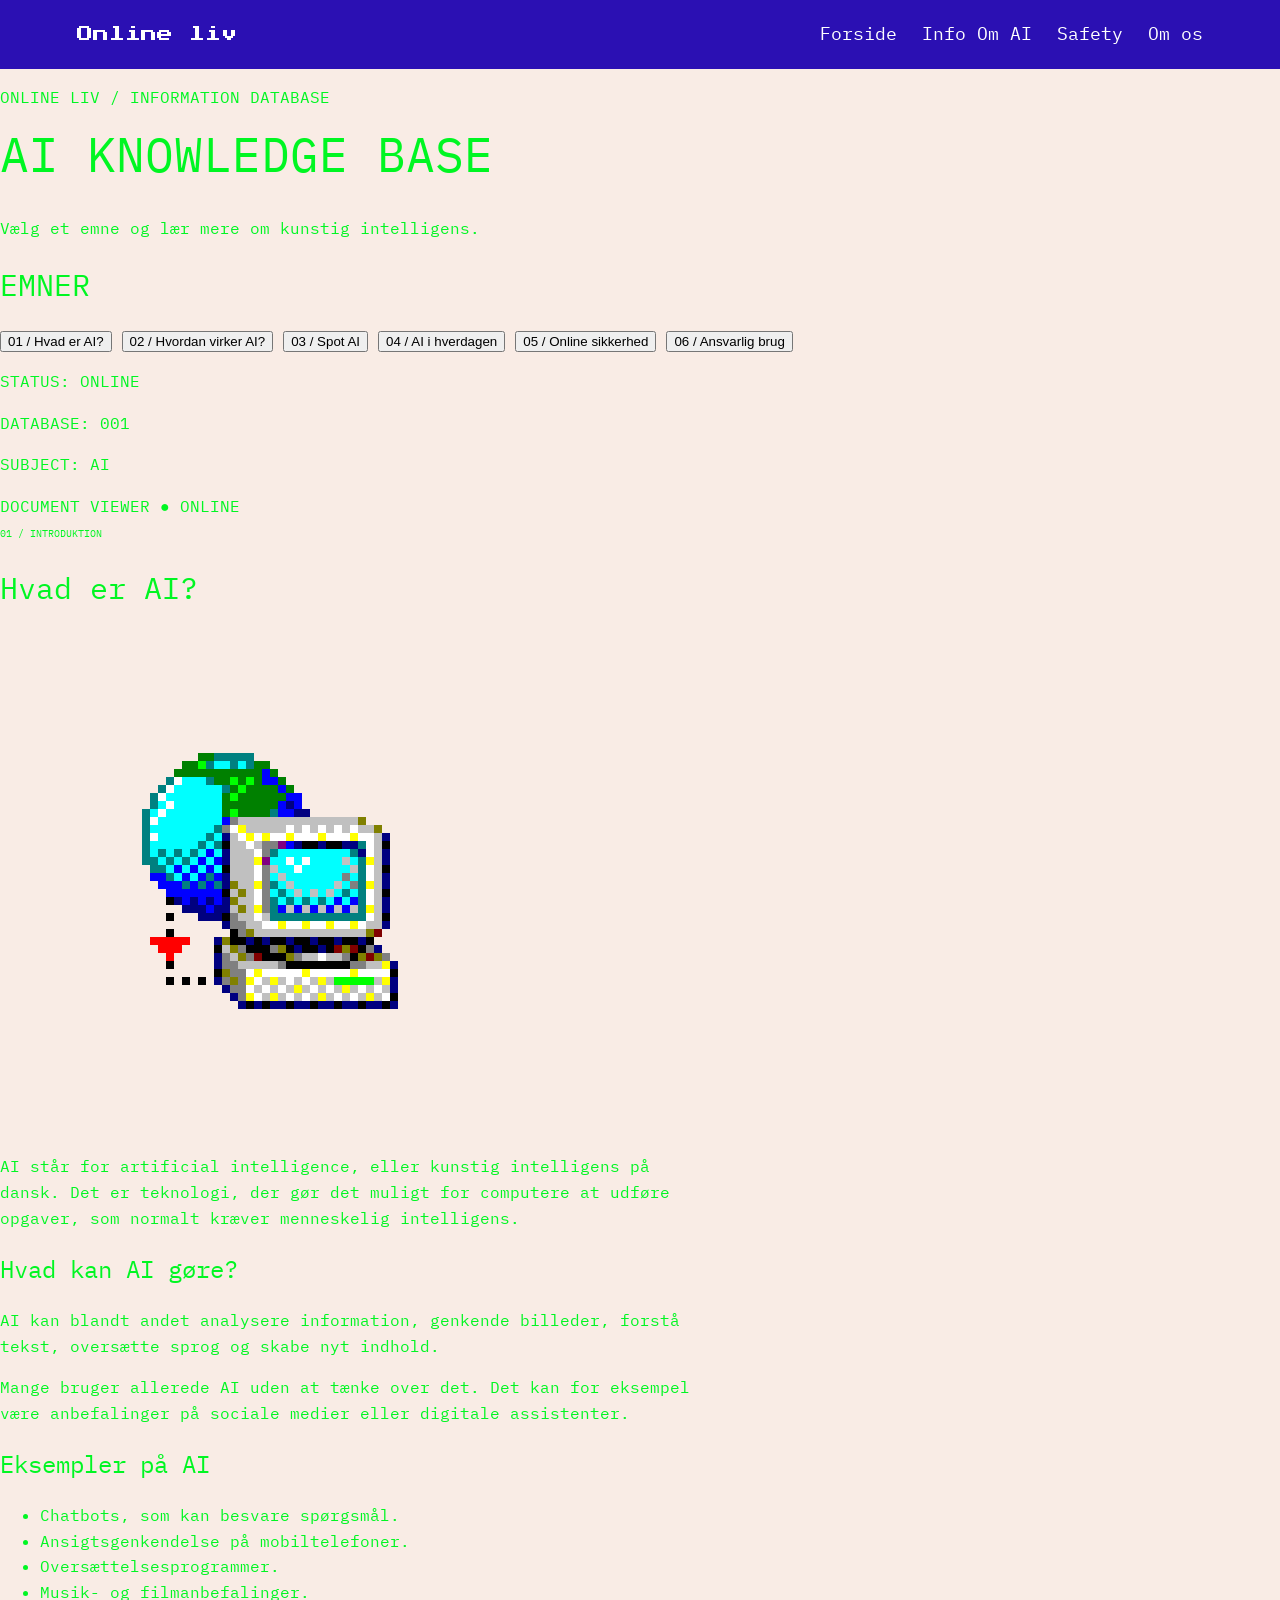
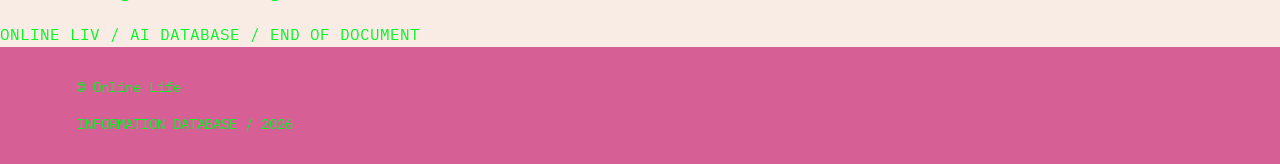
==== how.html @ 276a2201 "Update how.html" ====
<!DOCTYPE html>
<html lang="da">

<head>
    <meta charset="UTF-8">
    <meta name="viewport" content="width=device-width, initial-scale=1.0">

    <link rel="preconnect" href="https://fonts.googleapis.com">
    <link rel="preconnect" href="https://fonts.gstatic.com" crossorigin>

    <link href="https://fonts.googleapis.com/css2?family=IBM+Plex+Mono:wght@300;400;500;700&family=Press+Start+2P&display=swap" rel="stylesheet">

    <title>Stay Online - Info om AI</title>
    <link rel="stylesheet" href="style.css">
</head>

<body>

<header>
    <a class="logo" href="index.html">Online liv</a>

    <nav>
        <a href="index.html">Forside</a>
        <a href="work.html">Info Om AI</a>
        <a href="Safety.html">Safety</a>
        <a href="omos.html">Om os</a>
    </nav>
</header>

<main class="archive">

    <div class="archive-heading">
        <p>ONLINE LIV / INFORMATION DATABASE</p>
        <h1>AI KNOWLEDGE BASE</h1>
        <p>Vælg et emne og lær mere om kunstig intelligens.</p>
    </div>

    <div class="archive-layout">

        <aside class="topic-menu">

            <h2>EMNER</h2>

            <button class="topic-btn active" data-topic="ai">
                01 / Hvad er AI?
            </button>

            <button class="topic-btn" data-topic="work">
                02 / Hvordan virker AI?
            </button>

            <button class="topic-btn" data-topic="spot">
                03 / Spot AI
            </button>

            <button class="topic-btn" data-topic="everyday">
                04 / AI i hverdagen
            </button>

            <button class="topic-btn" data-topic="safety">
                05 / Online sikkerhed
            </button>

            <button class="topic-btn" data-topic="responsible">
                06 / Ansvarlig brug
            </button>

            <div class="sidebar-note">
                <p>STATUS: ONLINE</p>
                <p>DATABASE: 001</p>
                <p>SUBJECT: AI</p>
            </div>

        </aside>



        <section class="article-display">

            <div class="article-topbar">
                <span>DOCUMENT VIEWER</span>
                <span>● ONLINE</span>
            </div>

            <article class="topic-content active" id="ai">

                <span class="category">01 / INTRODUKTION</span>

                <h2>Hvad er AI?</h2>

                <img src="969471af1884785772b59c81538b5588.gif"
                     alt="Computer og kunstig intelligens">

                <p>
                    AI står for artificial intelligence,
                    eller kunstig intelligens på dansk.
                    Det er teknologi, der gør det muligt for
                    computere at udføre opgaver, som normalt
                    kræver menneskelig intelligens.
                </p>

                <h3>Hvad kan AI gøre?</h3>

                <p>
                    AI kan blandt andet analysere information,
                    genkende billeder, forstå tekst, oversætte
                    sprog og skabe nyt indhold.
                </p>

                <p>
                    Mange bruger allerede AI uden at tænke
                    over det. Det kan for eksempel være
                    anbefalinger på sociale medier eller
                    digitale assistenter.
                </p>

                <h3>Eksempler på AI</h3>

                <ul>
                    <li>Chatbots, som kan besvare spørgsmål.</li>
                    <li>Ansigtsgenkendelse på mobiltelefoner.</li>
                    <li>Oversættelsesprogrammer.</li>
                    <li>Musik- og filmanbefalinger.</li>
                </ul>

            </article>

            <article class="topic-content" id="work" hidden>

                <span class="category">02 / TEKNOLOGI</span>

                <h2>Hvordan virker AI?</h2>

                <img src="https://images.unsplash.com/photo-1518770660439-4636190af475?w=900"
                     alt="Elektroniske computerkomponenter">

                <p>
                    AI fungerer ved at analysere store mængder
                    data og finde mønstre i informationen.
                    På den måde kan et AI-system lære at
                    genkende bestemte ting og lave forudsigelser.
                </p>

                <h3>Machine learning</h3>

                <p>
                    Machine learning er en metode, hvor
                    computere lærer ud fra data i stedet
                    for kun at følge faste instruktioner.
                </p>

                <h3>Generativ AI</h3>

                <p>
                    Generativ AI kan skabe nyt indhold,
                    såsom tekst, billeder, musik og video.
                    Den bruger mønstre fra sine træningsdata
                    til at generere nye resultater.
                </p>

            </article>

            <article class="topic-content" id="spot" hidden>

                <span class="category">03 / DIGITAL KRITISK SANS</span>

                <h2>Hvordan spotter man AI?</h2>

                <img src="3385eded17e30462509e078e9fc5a499-removebg-preview.png"
                     alt="AI-genereret indhold">

                <p>
                    AI-genererede billeder, videoer og tekster
                    kan nogle gange være svære at skelne fra
                    ægte indhold.
                </p>

                <h3>Hvad skal man kigge efter?</h3>

                <ul>
                    <li>Usædvanlige detaljer i billeder.</li>
                    <li>Mærkelige fingre eller hænder.</li>
                    <li>Urealistiske skygger og refleksioner.</li>
                    <li>Information, der ikke kan verificeres.</li>
                    <li>Unaturlige bevægelser i videoer.</li>
                </ul>

                <h3>Vigtigt at huske</h3>

                <p>
                    AI bliver hele tiden bedre. Derfor er
                    disse tegn ikke altid nok til at afgøre,
                    om noget er ægte eller kunstigt.
                    Undersøg altid kilden og sammenlign
                    informationen med andre troværdige kilder.
                </p>

            </article>

            <article class="topic-content" id="everyday" hidden>

                <span class="category">04 / HVERDAGSLIV</span>

                <h2>AI i hverdagen</h2>

                <img src="https://images.unsplash.com/photo-1498050108023-c5249f4df085?w=900"
                     alt="Computer på skrivebord">

                <p>
                    AI er blevet en del af mange menneskers
                    hverdag. Vi møder teknologien på nettet,
                    i skolen, på arbejdet og på vores telefoner.
                </p>

                <h3>Hvor møder vi AI?</h3>

                <ul>
                    <li>Sociale medier anbefaler videoer.</li>
                    <li>Streamingplatforme foreslår film og musik.</li>
                    <li>Mobiltelefoner bruger stemmeassistenter.</li>
                    <li>Navigation hjælper med at finde ruter.</li>
                    <li>AI-værktøjer hjælper med tekst og idéer.</li>
                </ul>

                <p>
                    AI kan gøre mange opgaver lettere,
                    men det er stadig vigtigt at tænke
                    kritisk over, hvordan teknologien bruges.
                </p>

            </article>



            <article class="topic-content" id="safety" hidden>

                <span class="category">05 / SIKKERHED</span>

                <h2>Online sikkerhed</h2>

                <img src="1ea6bd07911f1101df742d811e674667.jpg"
                     alt="Digital teknologi">

                <p>
                    Når vi bruger AI online, er det vigtigt
                    at passe på vores personlige oplysninger.
                    Ikke alle hjemmesider og AI-værktøjer
                    er lige sikre.
                </p>

                <h3>Sådan beskytter du dig</h3>

                <ul>
                    <li>Del ikke adgangskoder med AI.</li>
                    <li>Undgå at dele følsomme personlige oplysninger.</li>
                    <li>Kontrollér om hjemmesiden er troværdig.</li>
                    <li>Vær opmærksom på falske billeder og videoer.</li>
                    <li>Tjek privatlivsindstillingerne.</li>
                </ul>

            </article>

            <article class="topic-content" id="responsible" hidden>

                <span class="category">06 / ANSVARLIGHED</span>

                <h2>Brug AI ansvarligt</h2>

                <img src="https://images.unsplash.com/photo-1516321318423-f06f85e504b3?w=900"
                     alt="Person der arbejder med computer">

                <p>
                    AI kan være et nyttigt værktøj, men
                    det er vigtigt at bruge det på en
                    ansvarlig måde.
                </p>

                <h3>Tænk før du bruger AI</h3>

                <ul>
                    <li>Kontrollér altid informationen.</li>
                    <li>Brug AI som hjælp, ikke som erstatning for din egen tænkning.</li>
                    <li>Fortæl, når indhold er AI-genereret, hvis det er relevant.</li>
                    <li>Respektér andres privatliv og ophavsret.</li>
                    <li>Vær kritisk over for svar og anbefalinger.</li>
                </ul>

                <p>
                    Det vigtigste er at huske, at AI
                    ikke altid har ret. Det er stadig
                    menneskets ansvar at vurdere resultatet.
                </p>

            </article>

            <div class="article-footer">
                ONLINE LIV / AI DATABASE / END OF DOCUMENT
            </div>

        </section>

    </div>

</main>

<footer>
    <p>&copy; Online Life</p>
    <p>INFORMATION DATABASE / 2026</p>
</footer>


</body>
</html>
---- style.css ----
* {
  box-sizing: border-box;
}

html {
  scroll-behavior: smooth;
}

body {
  margin: 0;
  background-color: #f9ece5;
  color: #00F622;
  font-family: "IBM Plex Mono", monospace;
  font-weight: 400;
  line-height: 1.6;
}

header {
  display: flex;
  justify-content: space-between;
  align-items: center;
  gap: 20px;
  padding: 20px 6%;
  background-color: #2B10B3;
}

header > a {
  color: white;
  font-size: 24px;
  text-decoration: none;
}

nav {
  display: flex;
  flex-wrap: wrap;
  gap: 25px;
}

nav a {
  color: white;
  font-size: 18px;
  text-decoration: none;
  transition: opacity 0.3s ease;
}

nav a:hover {
  text-decoration: underline;
  opacity: 0.8;
}



main > section {
  padding: 50px 6%;
}
.logo {
  font-family: "Press Start 2P", cursive;
  font-size: 16px;
}

.hero h1 {
  font-family: "Press Start 2P", cursive;
}
h1,
h2,
h3 {
  line-height: 1.2;
  font-weight: 400;
}

h1 {
  margin-top: 0;
  font-size: 48px;
}

h2 {
  font-size: 30px;
}

h3 {
  font-size: 24px;
}

p {
  max-width: 700px;
}



.hero {
  width: 100%;
  min-height: 400px;
  padding: 0 6%;
  background-size: cover;
  background-position: center;
  background-repeat: no-repeat;
  display: flex;
  align-items: center;
  justify-content: flex-start;
}

.hero-text {
  color: white;
  font-family: "Press Start 2P";
  text-align: left;
}

.hero h1 {
  margin: 0;
  font-size: 80px;
}

.hero h2 {
  margin: 10px 0;
}

.hero p {
  margin: 10px 0 0;
  font-size: 30px;
}

.cards {
  font-family: "Press Start 2P", cursive;
  display: flex;
  justify-content: space-between;
  align-items: stretch;
  gap: 20px;
  width: 100%;
}

.card {
  flex: 1;
  min-width: 0;
  padding: 15px;
  background-color: #3414D6;
}


.card img {
  display: block;
  width: 100%;
  height: auto;
  object-fit: contain;
}

.card h1 {
  margin-bottom: 0;
  font-size: 40px;
}



footer {
  padding: 15px 6%;
  background-color: #D66095;
  font-size: 14px;
}



a:focus-visible {
  outline: 5px solid #476a39;
  outline-offset: 5px;
}


@media (max-width: 768px) {
  header {
    flex-direction: column;
  }

  nav {
    justify-content: center;
    gap: 15px;
  }

  .hero {
    min-height: 300px;
  }

  .hero h1 {
    font-size: 45px;
  }

  .hero p {
    font-size: 20px;
  }

  .cards {
    flex-direction: column;
  }

  .card img {
    height: 250px;
  }
}

@media (max-width: 480px) {
  header {
    padding: 20px 5%;
  }

  nav {
    gap: 12px;
  }

  nav a {
    font-size: 15px;
  }

  main > section {
    padding: 35px 5%;
  }

  .hero {
    min-height: 300px;
  }

  .hero h1 {
    font-size: 36px;
  }

  .hero h2 {
    font-size: 22px;
  }

  .hero p {
    font-size: 18px;
  }

  h2 {
    font-size: 25px;
  }

  .card img {
    height: 200px;
  }
}

.ibm-plex-mono-thin {
  font-family: "IBM Plex Mono", monospace;
  font-weight: 100;
  font-style: normal;
}

.ibm-plex-mono-extralight {
  font-family: "IBM Plex Mono", monospace;
  font-weight: 200;
  font-style: normal;
}

  
.ibm-plex-mono-regular {
  font-family: "IBM Plex Mono", monospace;
  font-weight: 400;
  font-style: normal;
}

.ibm-plex-mono-bold {
  font-family: "IBM Plex Mono", monospace;
  font-weight: 700;
  font-style: normal;
}

.content {
    max-width: 1100px;
    margin: auto;
    padding: 35px 6%;
}

.section-heading {
    font-family: "Press Start 2P", cursive;
    font-size: 16px;
    color: #2B10B3;
    margin-bottom: 25px;
}

.magazine {
    display: grid;
    grid-template-columns: 1.6fr 1fr;
    gap: 20px;
}

.article-box {
    background-color: #3414D6;
    color: #f9ece5;
    padding: 15px;
    border: 1px solid #2B10B3;
    min-width: 0;
}

.article-box img {
    display: block;
    width: 100%;
    height: 180px;
    object-fit: cover;
    margin: 10px 0;
}

.featured img {
    height: 300px;
}

.article-box h2,
.article-box h3 {
    font-family: "IBM Plex Mono", monospace;
    color: #f9ece5;
}

.article-box p {
    color: #f9ece5;
    font-size: 13px;
}

.category {
    color: #00F622;
    font-size: 10px;
}

.side-articles {
    display: flex;
    flex-direction: column;
    gap: 20px;
}

.more-articles {
    display: grid;
    grid-template-columns: repeat(3, 1fr);
    gap: 20px;
    margin-top: 20px;
}

.more-articles img {
    height: 160px;
}

@media (max-width: 768px) {
    .magazine {
        grid-template-columns: 1fr;
    }

    .more-articles {
        grid-template-columns: 1fr;
    }
}
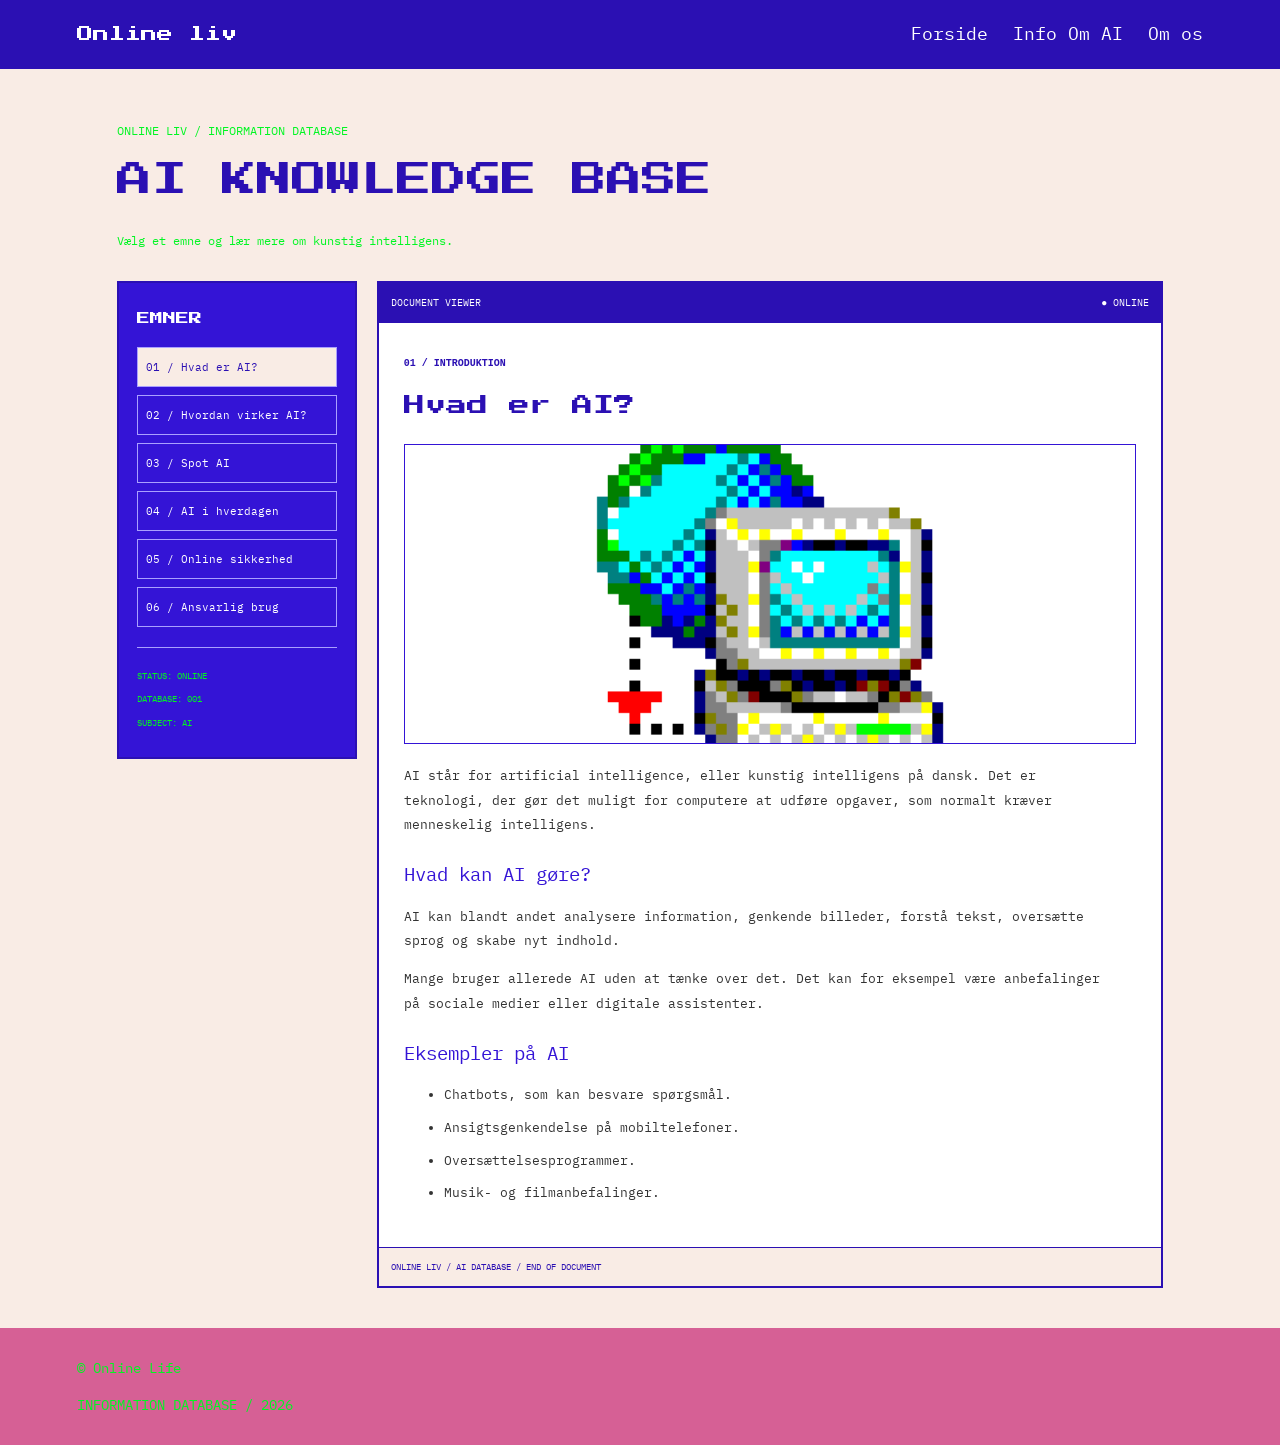
==== commit 13255ea5: "Update how.html" ====
--- a/how.html
+++ b/how.html
@@ -22,8 +22,7 @@
 
     <nav>
         <a href="index.html">Forside</a>
-        <a href="work.html">Info Om AI</a>
-        <a href="Safety.html">Safety</a>
+        <a href="how.html">Info Om AI</a>
         <a href="omos.html">Om os</a>
     </nav>
 </header>
--- a/style.css
+++ b/style.css
@@ -345,4 +345,178 @@
     }
 }
 
-
+/* AI INFORMATION ARCHIVE */
+
+.archive {
+    max-width: 1200px;
+    margin: auto;
+    padding: 40px 6%;
+}
+
+.archive-heading {
+    margin-bottom: 30px;
+}
+
+.archive-heading h1 {
+    font-family: "Press Start 2P", cursive;
+    color: #2B10B3;
+    font-size: clamp(22px, 4vw, 35px);
+    line-height: 1.6;
+}
+
+.archive-heading p {
+    font-size: 12px;
+}
+
+/* Two-column layout */
+
+.archive-layout {
+    display: grid;
+    grid-template-columns: 240px 1fr;
+    gap: 20px;
+    align-items: start;
+}
+
+/* Sidebar */
+
+.topic-menu {
+    background: #3414D6;
+    padding: 18px;
+    color: white;
+    border: 2px solid #2B10B3;
+}
+
+.topic-menu h2 {
+    font-family: "Press Start 2P", cursive;
+    font-size: 13px;
+    margin-bottom: 20px;
+}
+
+.topic-btn {
+    display: block;
+    width: 100%;
+    padding: 12px 8px;
+    margin-bottom: 8px;
+    text-align: left;
+    background: transparent;
+    border: 1px solid #aaa0ff;
+    color: white;
+    font-family: "IBM Plex Mono", monospace;
+    font-size: 11px;
+    cursor: pointer;
+}
+
+.topic-btn:hover,
+.topic-btn.active {
+    background: #f9ece5;
+    color: #2B10B3;
+}
+
+.sidebar-note {
+    border-top: 1px solid #aaa0ff;
+    margin-top: 20px;
+    padding-top: 12px;
+    font-size: 9px;
+    color: #00F622;
+}
+
+/* Article window */
+
+.article-display {
+    background: #ffffff;
+    border: 2px solid #2B10B3;
+    min-width: 0;
+}
+
+.article-topbar {
+    display: flex;
+    justify-content: space-between;
+    background: #2B10B3;
+    color: white;
+    padding: 12px;
+    font-size: 10px;
+}
+
+.topic-content {
+    padding: 25px;
+}
+
+.topic-content[hidden] {
+    display: none;
+}
+
+.topic-content .category {
+    color: #2B10B3;
+    font-weight: bold;
+}
+
+.topic-content h2 {
+    font-family: "Press Start 2P", cursive;
+    color: #2B10B3;
+    font-size: 21px;
+    line-height: 1.7;
+    margin: 15px 0;
+}
+
+.topic-content h3 {
+    font-size: 19px;
+    color: #3414D6;
+    margin-top: 25px;
+}
+
+.topic-content p,
+.topic-content li {
+    color: #333;
+    font-size: 13px;
+    line-height: 1.9;
+}
+
+.topic-content li {
+    margin-bottom: 8px;
+}
+
+.topic-content img {
+    display: block;
+    width: 100%;
+    max-height: 300px;
+    object-fit: cover;
+    margin: 20px 0;
+    border: 1px solid #3414D6;
+}
+
+.article-footer {
+    background: #f9ece5;
+    border-top: 1px solid #2B10B3;
+    padding: 12px;
+    font-size: 9px;
+    color: #2B10B3;
+}
+
+/* Mobile */
+
+@media (max-width: 768px) {
+    .archive-layout {
+        grid-template-columns: 1fr;
+    }
+
+    .topic-menu {
+        display: grid;
+        grid-template-columns: repeat(2, 1fr);
+        gap: 8px;
+    }
+
+    .topic-menu h2,
+    .sidebar-note {
+        grid-column: 1 / -1;
+    }
+
+    .topic-btn {
+        margin: 0;
+    }
+
+    .topic-content {
+        padding: 15px;
+    }
+}
+
+
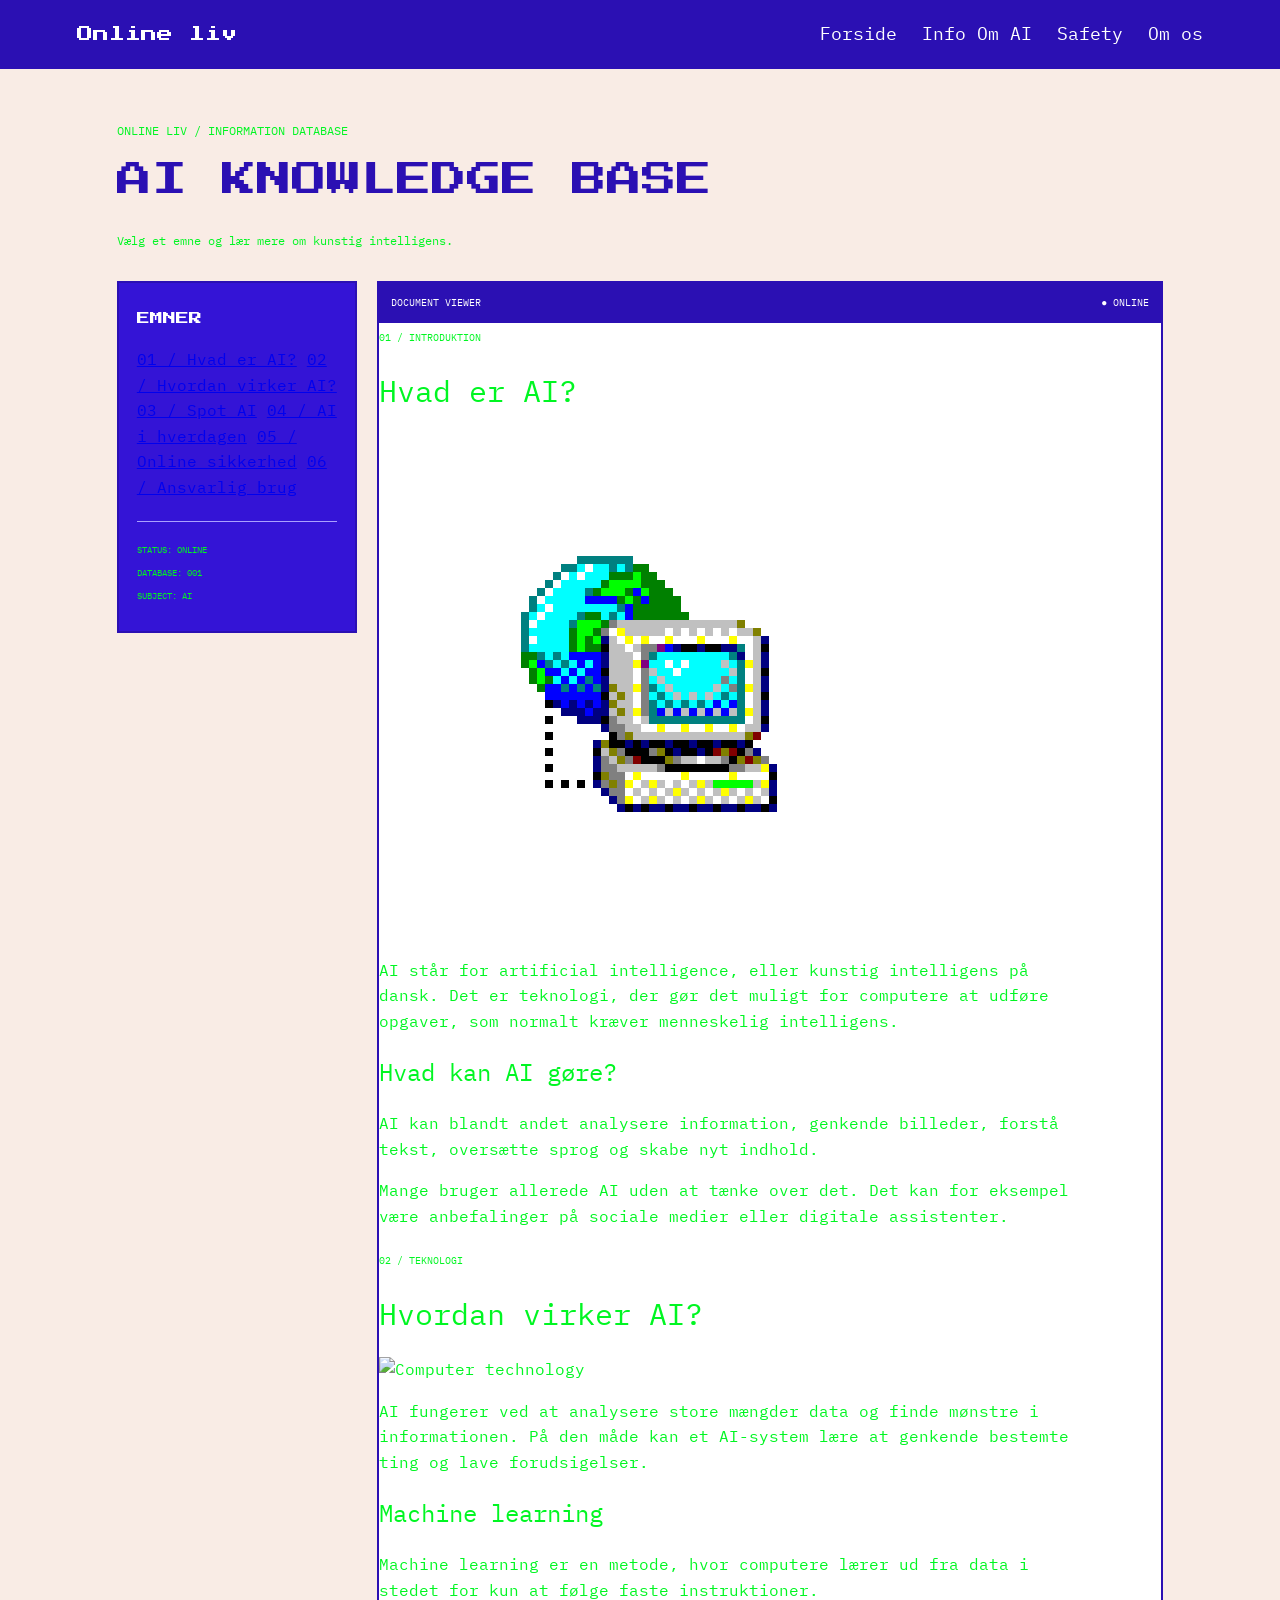
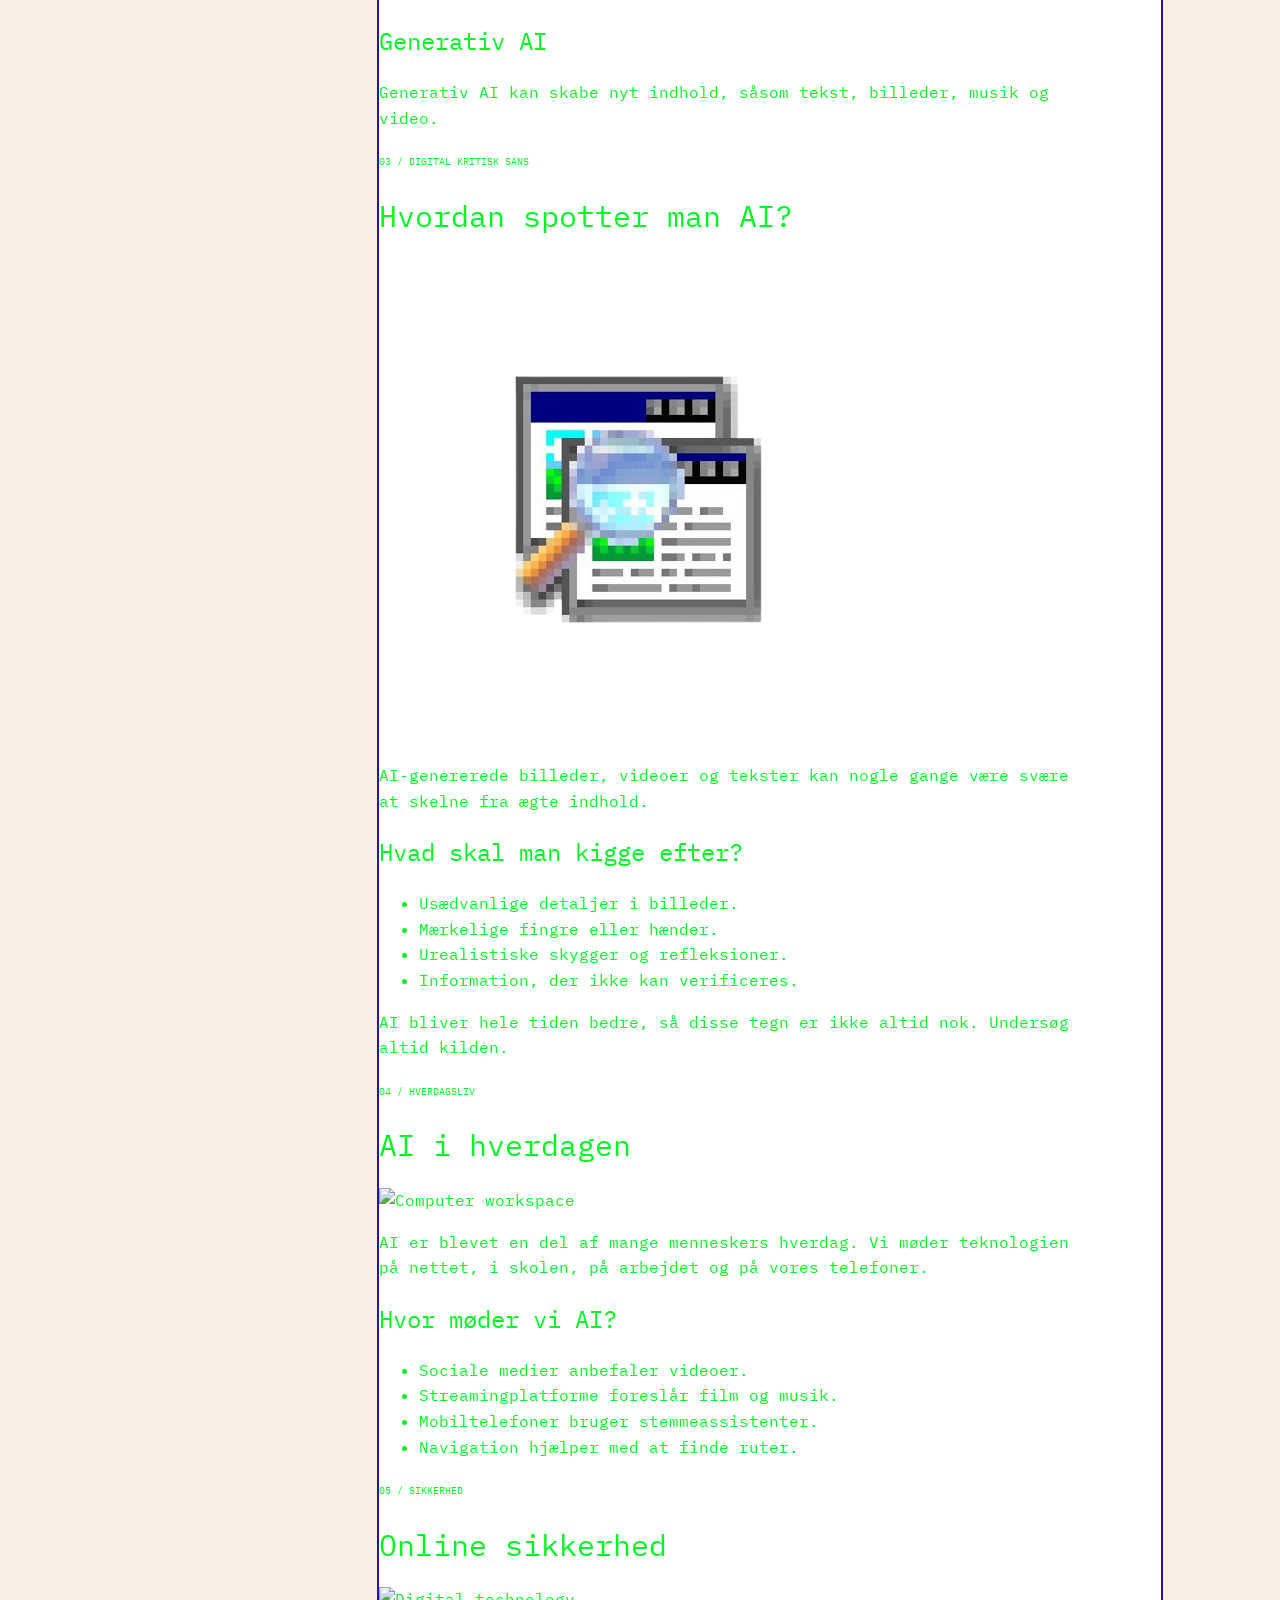
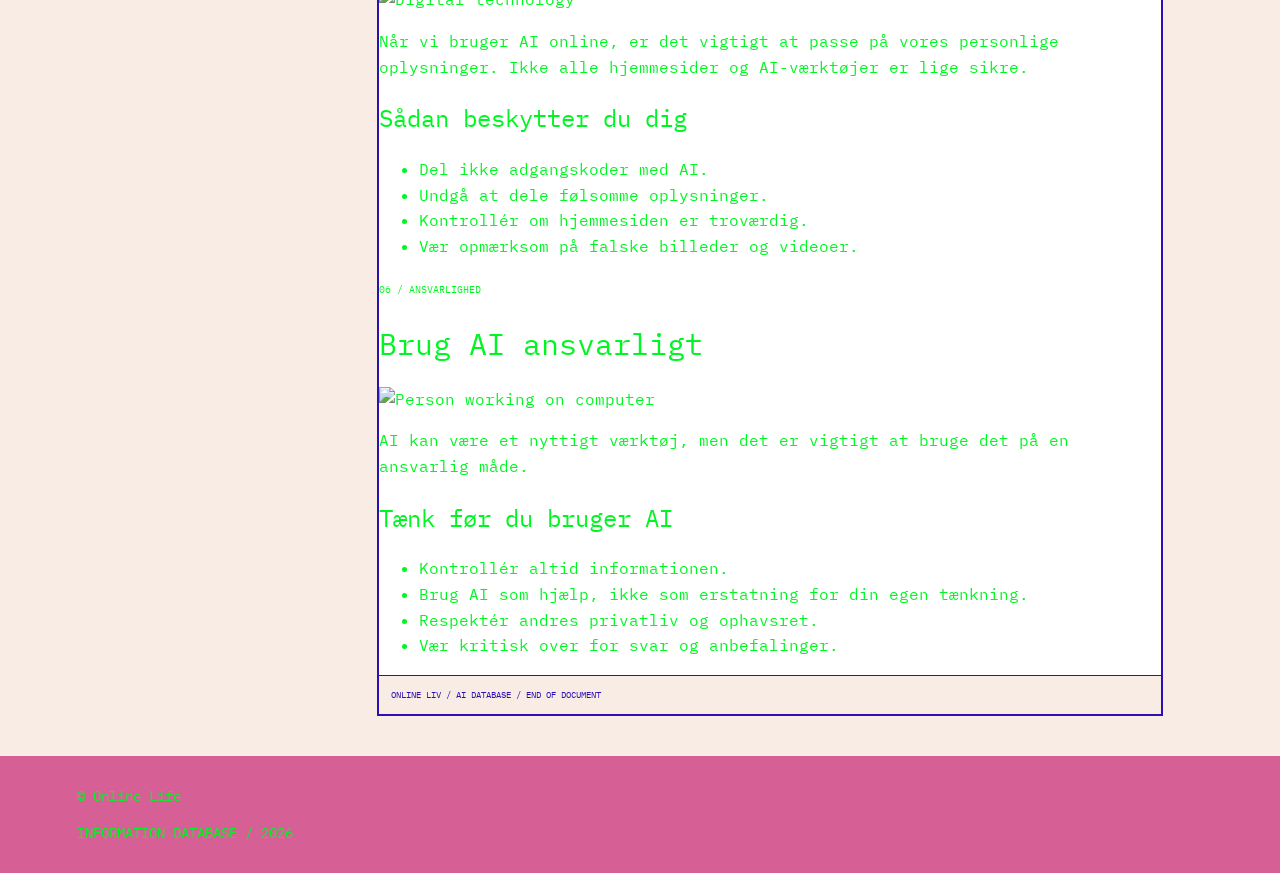
==== commit f6c9cf71: "Update how.html" ====
--- a/how.html
+++ b/how.html
@@ -11,7 +11,7 @@
 
     <link href="https://fonts.googleapis.com/css2?family=IBM+Plex+Mono:wght@300;400;500;700&family=Press+Start+2P&display=swap" rel="stylesheet">
 
-    <title>Stay Online - Info om AI</title>
+    <title>Stay Online - AI</title>
     <link rel="stylesheet" href="style.css">
 </head>
 
@@ -22,10 +22,12 @@
 
     <nav>
         <a href="index.html">Forside</a>
-        <a href="how.html">Info Om AI</a>
+        <a href="work.html">Info Om AI</a>
+        <a href="Safety.html">Safety</a>
         <a href="omos.html">Om os</a>
     </nav>
 </header>
+
 
 <main class="archive">
 
@@ -35,35 +37,26 @@
         <p>Vælg et emne og lær mere om kunstig intelligens.</p>
     </div>
 
+
     <div class="archive-layout">
 
+        <!-- SIDEBAR -->
+
         <aside class="topic-menu">
 
             <h2>EMNER</h2>
 
-            <button class="topic-btn active" data-topic="ai">
-                01 / Hvad er AI?
-            </button>
-
-            <button class="topic-btn" data-topic="work">
-                02 / Hvordan virker AI?
-            </button>
-
-            <button class="topic-btn" data-topic="spot">
-                03 / Spot AI
-            </button>
-
-            <button class="topic-btn" data-topic="everyday">
-                04 / AI i hverdagen
-            </button>
-
-            <button class="topic-btn" data-topic="safety">
-                05 / Online sikkerhed
-            </button>
-
-            <button class="topic-btn" data-topic="responsible">
-                06 / Ansvarlig brug
-            </button>
+            <a href="#ai">01 / Hvad er AI?</a>
+
+            <a href="#work">02 / Hvordan virker AI?</a>
+
+            <a href="#spot">03 / Spot AI</a>
+
+            <a href="#everyday">04 / AI i hverdagen</a>
+
+            <a href="#safety">05 / Online sikkerhed</a>
+
+            <a href="#responsible">06 / Ansvarlig brug</a>
 
             <div class="sidebar-note">
                 <p>STATUS: ONLINE</p>
@@ -74,22 +67,26 @@
         </aside>
 
 
-
-        <section class="article-display">
+        <!-- ARTICLES -->
+
+        <div class="article-display">
 
             <div class="article-topbar">
                 <span>DOCUMENT VIEWER</span>
                 <span>● ONLINE</span>
             </div>
 
-            <article class="topic-content active" id="ai">
+
+            <!-- ARTICLE 1 -->
+
+            <article id="ai">
 
                 <span class="category">01 / INTRODUKTION</span>
 
                 <h2>Hvad er AI?</h2>
 
                 <img src="969471af1884785772b59c81538b5588.gif"
-                     alt="Computer og kunstig intelligens">
+                     alt="Computer">
 
                 <p>
                     AI står for artificial intelligence,
@@ -114,25 +111,19 @@
                     digitale assistenter.
                 </p>
 
-                <h3>Eksempler på AI</h3>
-
-                <ul>
-                    <li>Chatbots, som kan besvare spørgsmål.</li>
-                    <li>Ansigtsgenkendelse på mobiltelefoner.</li>
-                    <li>Oversættelsesprogrammer.</li>
-                    <li>Musik- og filmanbefalinger.</li>
-                </ul>
-
-            </article>
-
-            <article class="topic-content" id="work" hidden>
+            </article>
+
+
+            <!-- ARTICLE 2 -->
+
+            <article id="work">
 
                 <span class="category">02 / TEKNOLOGI</span>
 
                 <h2>Hvordan virker AI?</h2>
 
                 <img src="https://images.unsplash.com/photo-1518770660439-4636190af475?w=900"
-                     alt="Elektroniske computerkomponenter">
+                     alt="Computer technology">
 
                 <p>
                     AI fungerer ved at analysere store mængder
@@ -154,20 +145,21 @@
                 <p>
                     Generativ AI kan skabe nyt indhold,
                     såsom tekst, billeder, musik og video.
-                    Den bruger mønstre fra sine træningsdata
-                    til at generere nye resultater.
-                </p>
-
-            </article>
-
-            <article class="topic-content" id="spot" hidden>
+                </p>
+
+            </article>
+
+
+            <!-- ARTICLE 3 -->
+
+            <article id="spot">
 
                 <span class="category">03 / DIGITAL KRITISK SANS</span>
 
                 <h2>Hvordan spotter man AI?</h2>
 
                 <img src="3385eded17e30462509e078e9fc5a499-removebg-preview.png"
-                     alt="AI-genereret indhold">
+                     alt="AI generated content">
 
                 <p>
                     AI-genererede billeder, videoer og tekster
@@ -182,29 +174,26 @@
                     <li>Mærkelige fingre eller hænder.</li>
                     <li>Urealistiske skygger og refleksioner.</li>
                     <li>Information, der ikke kan verificeres.</li>
-                    <li>Unaturlige bevægelser i videoer.</li>
-                </ul>
-
-                <h3>Vigtigt at huske</h3>
-
-                <p>
-                    AI bliver hele tiden bedre. Derfor er
-                    disse tegn ikke altid nok til at afgøre,
-                    om noget er ægte eller kunstigt.
-                    Undersøg altid kilden og sammenlign
-                    informationen med andre troværdige kilder.
-                </p>
-
-            </article>
-
-            <article class="topic-content" id="everyday" hidden>
+                </ul>
+
+                <p>
+                    AI bliver hele tiden bedre, så disse tegn
+                    er ikke altid nok. Undersøg altid kilden.
+                </p>
+
+            </article>
+
+
+            <!-- ARTICLE 4 -->
+
+            <article id="everyday">
 
                 <span class="category">04 / HVERDAGSLIV</span>
 
                 <h2>AI i hverdagen</h2>
 
                 <img src="https://images.unsplash.com/photo-1498050108023-c5249f4df085?w=900"
-                     alt="Computer på skrivebord">
+                     alt="Computer workspace">
 
                 <p>
                     AI er blevet en del af mange menneskers
@@ -219,27 +208,21 @@
                     <li>Streamingplatforme foreslår film og musik.</li>
                     <li>Mobiltelefoner bruger stemmeassistenter.</li>
                     <li>Navigation hjælper med at finde ruter.</li>
-                    <li>AI-værktøjer hjælper med tekst og idéer.</li>
-                </ul>
-
-                <p>
-                    AI kan gøre mange opgaver lettere,
-                    men det er stadig vigtigt at tænke
-                    kritisk over, hvordan teknologien bruges.
-                </p>
-
-            </article>
-
-
-
-            <article class="topic-content" id="safety" hidden>
+                </ul>
+
+            </article>
+
+
+            <!-- ARTICLE 5 -->
+
+            <article id="safety">
 
                 <span class="category">05 / SIKKERHED</span>
 
                 <h2>Online sikkerhed</h2>
 
                 <img src="1ea6bd07911f1101df742d811e674667.jpg"
-                     alt="Digital teknologi">
+                     alt="Digital technology">
 
                 <p>
                     Når vi bruger AI online, er det vigtigt
@@ -252,22 +235,24 @@
 
                 <ul>
                     <li>Del ikke adgangskoder med AI.</li>
-                    <li>Undgå at dele følsomme personlige oplysninger.</li>
+                    <li>Undgå at dele følsomme oplysninger.</li>
                     <li>Kontrollér om hjemmesiden er troværdig.</li>
                     <li>Vær opmærksom på falske billeder og videoer.</li>
-                    <li>Tjek privatlivsindstillingerne.</li>
-                </ul>
-
-            </article>
-
-            <article class="topic-content" id="responsible" hidden>
+                </ul>
+
+            </article>
+
+
+            <!-- ARTICLE 6 -->
+
+            <article id="responsible">
 
                 <span class="category">06 / ANSVARLIGHED</span>
 
                 <h2>Brug AI ansvarligt</h2>
 
                 <img src="https://images.unsplash.com/photo-1516321318423-f06f85e504b3?w=900"
-                     alt="Person der arbejder med computer">
+                     alt="Person working on computer">
 
                 <p>
                     AI kan være et nyttigt værktøj, men
@@ -280,16 +265,9 @@
                 <ul>
                     <li>Kontrollér altid informationen.</li>
                     <li>Brug AI som hjælp, ikke som erstatning for din egen tænkning.</li>
-                    <li>Fortæl, når indhold er AI-genereret, hvis det er relevant.</li>
                     <li>Respektér andres privatliv og ophavsret.</li>
                     <li>Vær kritisk over for svar og anbefalinger.</li>
                 </ul>
-
-                <p>
-                    Det vigtigste er at huske, at AI
-                    ikke altid har ret. Det er stadig
-                    menneskets ansvar at vurdere resultatet.
-                </p>
 
             </article>
 
@@ -297,17 +275,17 @@
                 ONLINE LIV / AI DATABASE / END OF DOCUMENT
             </div>
 
-        </section>
+        </div>
 
     </div>
 
 </main>
+
 
 <footer>
     <p>&copy; Online Life</p>
     <p>INFORMATION DATABASE / 2026</p>
 </footer>
 
-
 </body>
 </html>
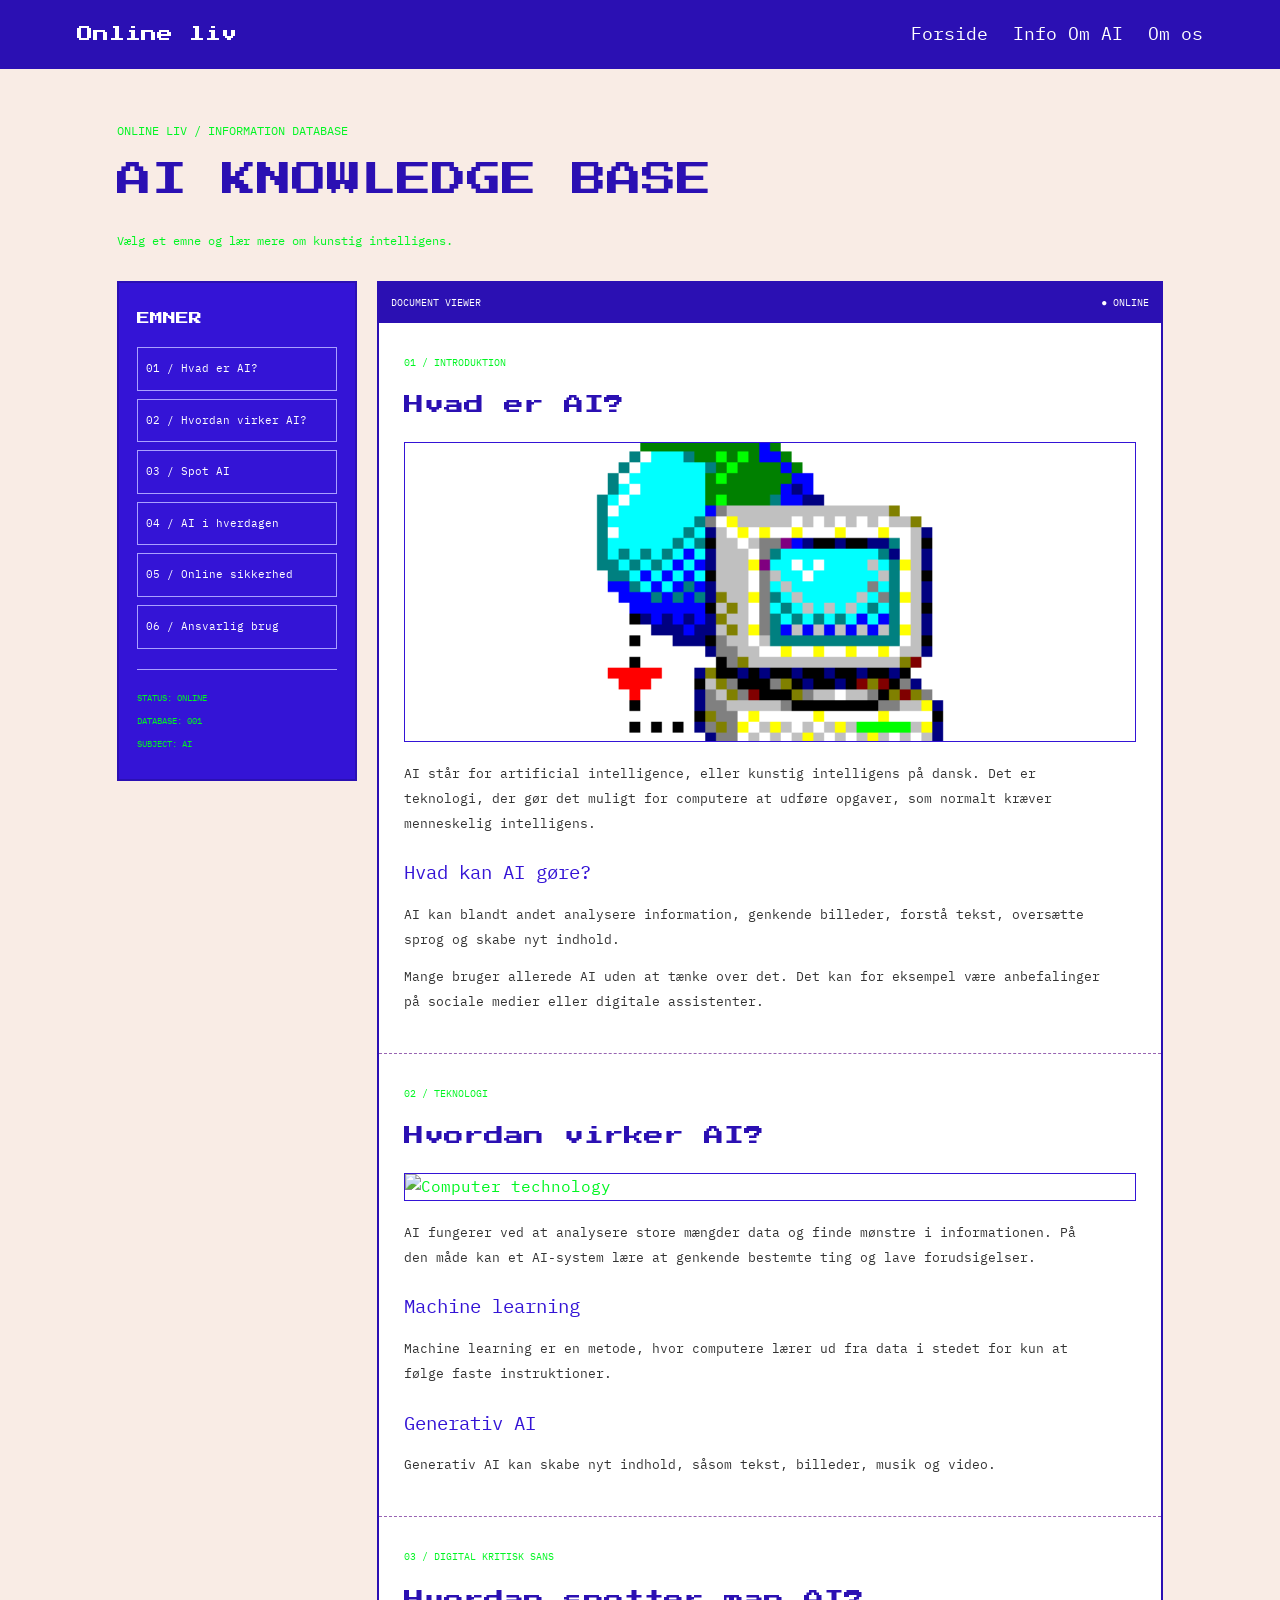
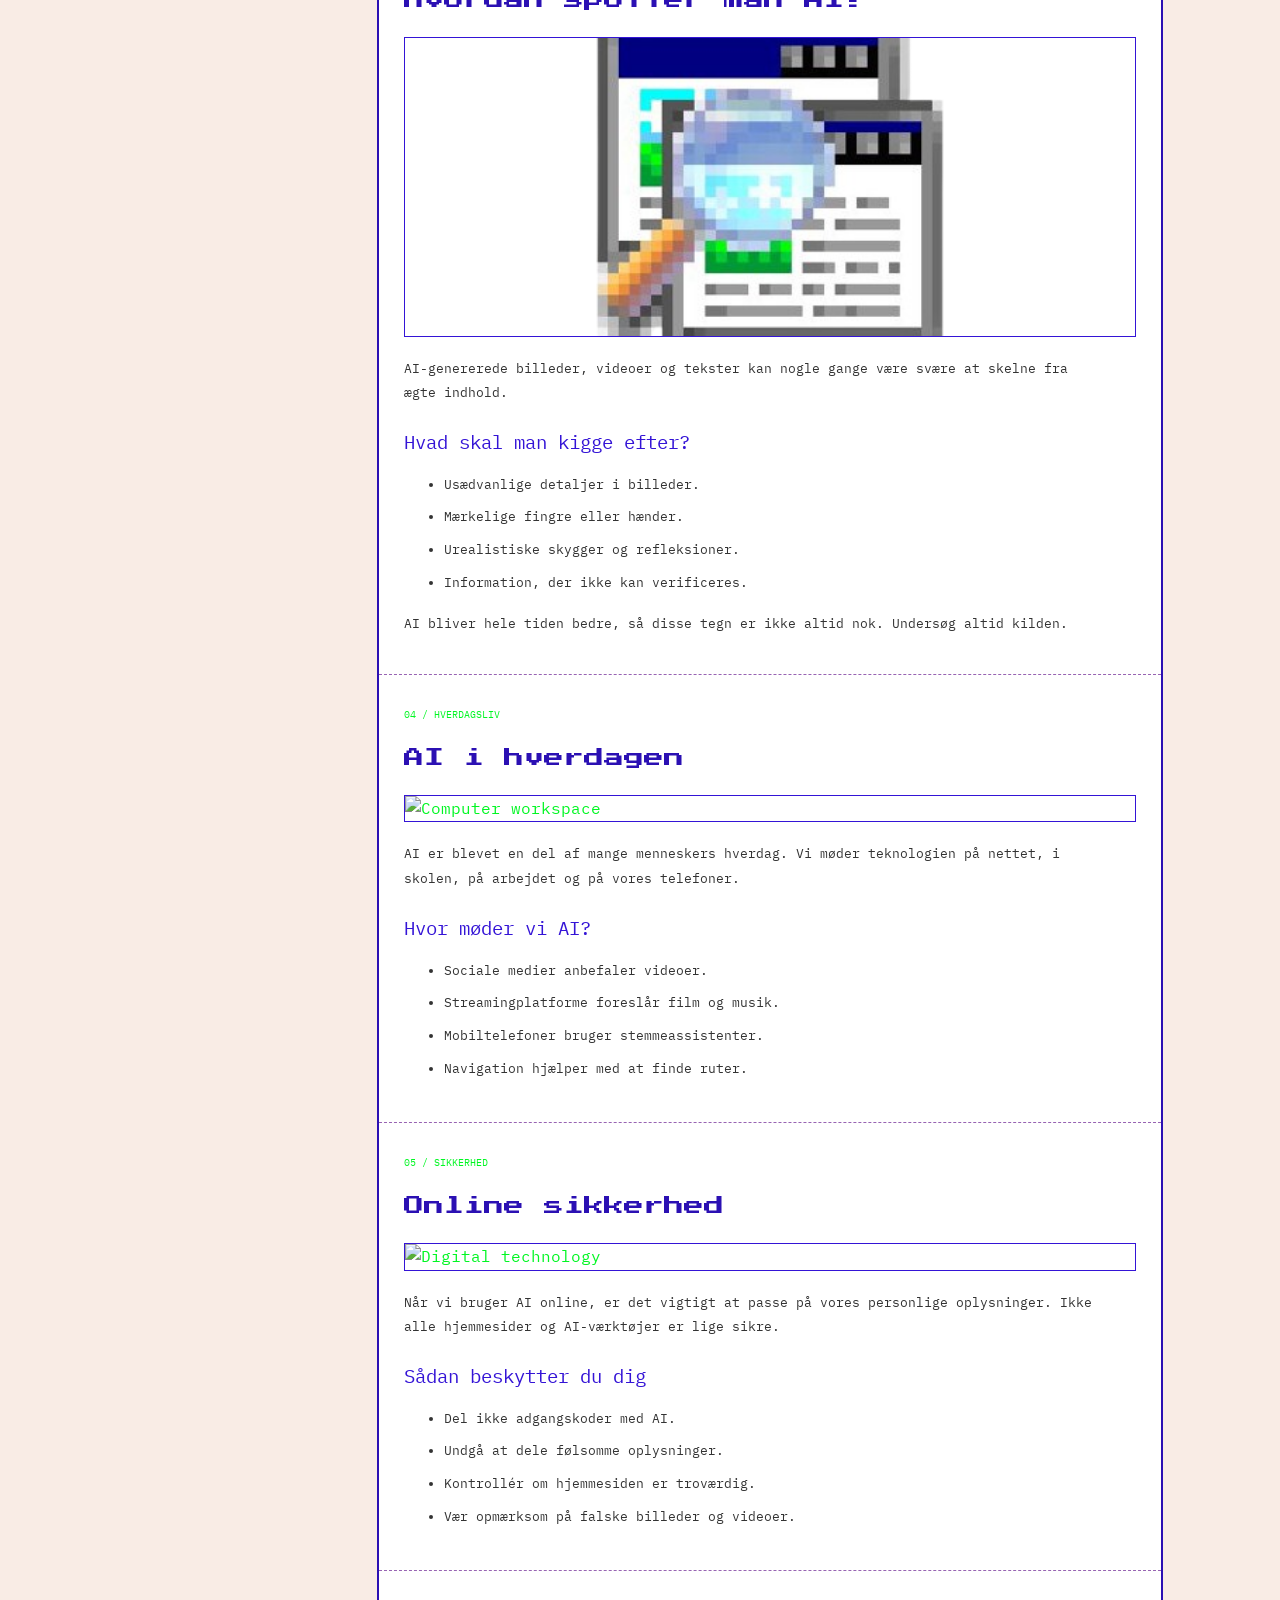
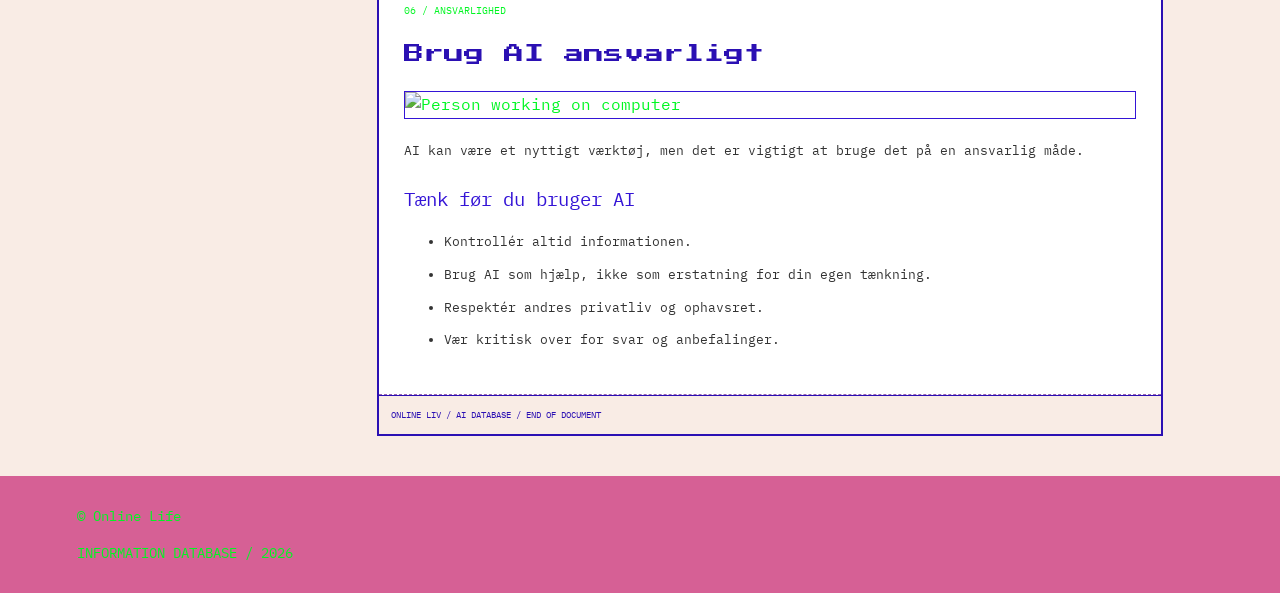
==== commit ff094a28: "Update how.html" ====
--- a/how.html
+++ b/how.html
@@ -22,8 +22,7 @@
 
     <nav>
         <a href="index.html">Forside</a>
-        <a href="work.html">Info Om AI</a>
-        <a href="Safety.html">Safety</a>
+        <a href="how.html">Info Om AI</a>
         <a href="omos.html">Om os</a>
     </nav>
 </header>
@@ -40,8 +39,6 @@
 
     <div class="archive-layout">
 
-        <!-- SIDEBAR -->
-
         <aside class="topic-menu">
 
             <h2>EMNER</h2>
@@ -66,18 +63,12 @@
 
         </aside>
 
-
-        <!-- ARTICLES -->
-
         <div class="article-display">
 
             <div class="article-topbar">
                 <span>DOCUMENT VIEWER</span>
                 <span>● ONLINE</span>
             </div>
-
-
-            <!-- ARTICLE 1 -->
 
             <article id="ai">
 
@@ -113,9 +104,6 @@
 
             </article>
 
-
-            <!-- ARTICLE 2 -->
-
             <article id="work">
 
                 <span class="category">02 / TEKNOLOGI</span>
@@ -148,10 +136,6 @@
                 </p>
 
             </article>
-
-
-            <!-- ARTICLE 3 -->
-
             <article id="spot">
 
                 <span class="category">03 / DIGITAL KRITISK SANS</span>
@@ -183,9 +167,6 @@
 
             </article>
 
-
-            <!-- ARTICLE 4 -->
-
             <article id="everyday">
 
                 <span class="category">04 / HVERDAGSLIV</span>
@@ -212,9 +193,6 @@
 
             </article>
 
-
-            <!-- ARTICLE 5 -->
-
             <article id="safety">
 
                 <span class="category">05 / SIKKERHED</span>
@@ -242,9 +220,6 @@
 
             </article>
 
-
-            <!-- ARTICLE 6 -->
-
             <article id="responsible">
 
                 <span class="category">06 / ANSVARLIGHED</span>
--- a/style.css
+++ b/style.css
@@ -1,266 +1,155 @@
 
 * {
-  box-sizing: border-box;
+    box-sizing: border-box;
 }
 
 html {
-  scroll-behavior: smooth;
+    scroll-behavior: smooth;
 }
 
 body {
-  margin: 0;
-  background-color: #f9ece5;
-  color: #00F622;
-  font-family: "IBM Plex Mono", monospace;
-  font-weight: 400;
-  line-height: 1.6;
+    margin: 0;
+    background-color: #f9ece5;
+    color: #00F622;
+    font-family: "IBM Plex Mono", monospace;
+    font-weight: 400;
+    line-height: 1.6;
 }
 
 header {
-  display: flex;
-  justify-content: space-between;
-  align-items: center;
-  gap: 20px;
-  padding: 20px 6%;
-  background-color: #2B10B3;
+    display: flex;
+    justify-content: space-between;
+    align-items: center;
+    gap: 20px;
+    padding: 20px 6%;
+    background-color: #2B10B3;
 }
 
 header > a {
-  color: white;
-  font-size: 24px;
-  text-decoration: none;
+    color: white;
+    font-size: 24px;
+    text-decoration: none;
+}
+
+.logo {
+    font-family: "Press Start 2P", cursive;
+    font-size: 16px;
 }
 
 nav {
-  display: flex;
-  flex-wrap: wrap;
-  gap: 25px;
+    display: flex;
+    flex-wrap: wrap;
+    gap: 25px;
 }
 
 nav a {
-  color: white;
-  font-size: 18px;
-  text-decoration: none;
-  transition: opacity 0.3s ease;
+    color: white;
+    font-size: 18px;
+    text-decoration: none;
+    transition: opacity 0.3s ease;
 }
 
 nav a:hover {
-  text-decoration: underline;
-  opacity: 0.8;
-}
-
-
-
-main > section {
-  padding: 50px 6%;
-}
-.logo {
-  font-family: "Press Start 2P", cursive;
-  font-size: 16px;
-}
-
-.hero h1 {
-  font-family: "Press Start 2P", cursive;
-}
+    text-decoration: underline;
+    opacity: 0.8;
+}
+
+
+
 h1,
 h2,
 h3 {
-  line-height: 1.2;
-  font-weight: 400;
+    line-height: 1.2;
+    font-weight: 400;
 }
 
 h1 {
-  margin-top: 0;
-  font-size: 48px;
+    margin-top: 0;
+    font-size: 48px;
 }
 
 h2 {
-  font-size: 30px;
+    font-size: 30px;
 }
 
 h3 {
-  font-size: 24px;
+    font-size: 24px;
 }
 
 p {
-  max-width: 700px;
-}
-
-
+    max-width: 700px;
+}
+
+
+main > section {
+    padding: 50px 6%;
+}
 
 .hero {
-  width: 100%;
-  min-height: 400px;
-  padding: 0 6%;
-  background-size: cover;
-  background-position: center;
-  background-repeat: no-repeat;
-  display: flex;
-  align-items: center;
-  justify-content: flex-start;
+    width: 100%;
+    min-height: 400px;
+    padding: 0 6%;
+    background-size: cover;
+    background-position: center;
+    background-repeat: no-repeat;
+    display: flex;
+    align-items: center;
+    justify-content: flex-start;
 }
 
 .hero-text {
-  color: white;
-  font-family: "Press Start 2P";
-  text-align: left;
+    color: white;
+    font-family: "Press Start 2P", cursive;
+    text-align: left;
 }
 
 .hero h1 {
-  margin: 0;
-  font-size: 80px;
+    font-family: "Press Start 2P", cursive;
+    margin: 0;
+    font-size: 80px;
 }
 
 .hero h2 {
-  margin: 10px 0;
+    margin: 10px 0;
 }
 
 .hero p {
-  margin: 10px 0 0;
-  font-size: 30px;
-}
+    margin: 10px 0 0;
+    font-size: 30px;
+}
+
 
 .cards {
-  font-family: "Press Start 2P", cursive;
-  display: flex;
-  justify-content: space-between;
-  align-items: stretch;
-  gap: 20px;
-  width: 100%;
+    font-family: "Press Start 2P", cursive;
+    display: flex;
+    justify-content: space-between;
+    align-items: stretch;
+    gap: 20px;
+    width: 100%;
 }
 
 .card {
-  flex: 1;
-  min-width: 0;
-  padding: 15px;
-  background-color: #3414D6;
-}
-
+    flex: 1;
+    min-width: 0;
+    padding: 15px;
+    background-color: #3414D6;
+}
 
 .card img {
-  display: block;
-  width: 100%;
-  height: auto;
-  object-fit: contain;
+    display: block;
+    width: 100%;
+    height: auto;
+    object-fit: contain;
 }
 
 .card h1 {
-  margin-bottom: 0;
-  font-size: 40px;
-}
-
-
-
-footer {
-  padding: 15px 6%;
-  background-color: #D66095;
-  font-size: 14px;
-}
-
-
-
-a:focus-visible {
-  outline: 5px solid #476a39;
-  outline-offset: 5px;
-}
-
-
-@media (max-width: 768px) {
-  header {
-    flex-direction: column;
-  }
-
-  nav {
-    justify-content: center;
-    gap: 15px;
-  }
-
-  .hero {
-    min-height: 300px;
-  }
-
-  .hero h1 {
-    font-size: 45px;
-  }
-
-  .hero p {
-    font-size: 20px;
-  }
-
-  .cards {
-    flex-direction: column;
-  }
-
-  .card img {
-    height: 250px;
-  }
-}
-
-@media (max-width: 480px) {
-  header {
-    padding: 20px 5%;
-  }
-
-  nav {
-    gap: 12px;
-  }
-
-  nav a {
-    font-size: 15px;
-  }
-
-  main > section {
-    padding: 35px 5%;
-  }
-
-  .hero {
-    min-height: 300px;
-  }
-
-  .hero h1 {
-    font-size: 36px;
-  }
-
-  .hero h2 {
-    font-size: 22px;
-  }
-
-  .hero p {
-    font-size: 18px;
-  }
-
-  h2 {
-    font-size: 25px;
-  }
-
-  .card img {
-    height: 200px;
-  }
-}
-
-.ibm-plex-mono-thin {
-  font-family: "IBM Plex Mono", monospace;
-  font-weight: 100;
-  font-style: normal;
-}
-
-.ibm-plex-mono-extralight {
-  font-family: "IBM Plex Mono", monospace;
-  font-weight: 200;
-  font-style: normal;
-}
-
-  
-.ibm-plex-mono-regular {
-  font-family: "IBM Plex Mono", monospace;
-  font-weight: 400;
-  font-style: normal;
-}
-
-.ibm-plex-mono-bold {
-  font-family: "IBM Plex Mono", monospace;
-  font-weight: 700;
-  font-style: normal;
+    margin-bottom: 0;
+    font-size: 40px;
+}
+
+
+#om-os {
+    background-color: #9864B3;
 }
 
 .content {
@@ -335,17 +224,6 @@
     height: 160px;
 }
 
-@media (max-width: 768px) {
-    .magazine {
-        grid-template-columns: 1fr;
-    }
-
-    .more-articles {
-        grid-template-columns: 1fr;
-    }
-}
-
-/* AI INFORMATION ARCHIVE */
 
 .archive {
     max-width: 1200px;
@@ -367,8 +245,6 @@
 .archive-heading p {
     font-size: 12px;
 }
-
-/* Two-column layout */
 
 .archive-layout {
     display: grid;
@@ -377,7 +253,6 @@
     align-items: start;
 }
 
-/* Sidebar */
 
 .topic-menu {
     background: #3414D6;
@@ -392,22 +267,18 @@
     margin-bottom: 20px;
 }
 
-.topic-btn {
+.topic-menu a {
     display: block;
-    width: 100%;
     padding: 12px 8px;
     margin-bottom: 8px;
-    text-align: left;
+    text-decoration: none;
     background: transparent;
     border: 1px solid #aaa0ff;
     color: white;
-    font-family: "IBM Plex Mono", monospace;
     font-size: 11px;
-    cursor: pointer;
-}
-
-.topic-btn:hover,
-.topic-btn.active {
+}
+
+.topic-menu a:hover {
     background: #f9ece5;
     color: #2B10B3;
 }
@@ -420,10 +291,9 @@
     color: #00F622;
 }
 
-/* Article window */
 
 .article-display {
-    background: #ffffff;
+    background: white;
     border: 2px solid #2B10B3;
     min-width: 0;
 }
@@ -437,45 +307,43 @@
     font-size: 10px;
 }
 
-.topic-content {
+.article-display article {
     padding: 25px;
-}
-
-.topic-content[hidden] {
-    display: none;
-}
-
-.topic-content .category {
+    border-bottom: 1px dashed #9864B3;
+    scroll-margin-top: 20px;
+}
+
+.article-display article:target {
+    background-color: #f9ece5;
+    border-left: 5px solid #00F622;
+}
+
+.article-display article h2 {
+    font-family: "Press Start 2P", cursive;
     color: #2B10B3;
-    font-weight: bold;
-}
-
-.topic-content h2 {
-    font-family: "Press Start 2P", cursive;
-    color: #2B10B3;
-    font-size: 21px;
+    font-size: 20px;
     line-height: 1.7;
     margin: 15px 0;
 }
 
-.topic-content h3 {
+.article-display article h3 {
+    color: #3414D6;
     font-size: 19px;
-    color: #3414D6;
     margin-top: 25px;
 }
 
-.topic-content p,
-.topic-content li {
+.article-display article p,
+.article-display article li {
     color: #333;
     font-size: 13px;
     line-height: 1.9;
 }
 
-.topic-content li {
+.article-display article li {
     margin-bottom: 8px;
 }
 
-.topic-content img {
+.article-display article img {
     display: block;
     width: 100%;
     max-height: 300px;
@@ -492,9 +360,59 @@
     color: #2B10B3;
 }
 
-/* Mobile */
+
+footer {
+    padding: 15px 6%;
+    background-color: #D66095;
+    font-size: 14px;
+}
+
+
+a:focus-visible {
+    outline: 5px solid #476a39;
+    outline-offset: 5px;
+}
+
 
 @media (max-width: 768px) {
+
+    header {
+        flex-direction: column;
+    }
+
+    nav {
+        justify-content: center;
+        gap: 15px;
+    }
+
+    .hero {
+        min-height: 300px;
+    }
+
+    .hero h1 {
+        font-size: 45px;
+    }
+
+    .hero p {
+        font-size: 20px;
+    }
+
+    .cards {
+        flex-direction: column;
+    }
+
+    .card img {
+        height: 250px;
+    }
+
+    .magazine {
+        grid-template-columns: 1fr;
+    }
+
+    .more-articles {
+        grid-template-columns: 1fr;
+    }
+
     .archive-layout {
         grid-template-columns: 1fr;
     }
@@ -510,13 +428,77 @@
         grid-column: 1 / -1;
     }
 
-    .topic-btn {
+    .topic-menu a {
         margin: 0;
     }
 
-    .topic-content {
+    .article-display article {
         padding: 15px;
     }
 }
 
 
+@media (max-width: 480px) {
+
+    header {
+        padding: 20px 5%;
+    }
+
+    nav {
+        gap: 12px;
+    }
+
+    nav a {
+        font-size: 15px;
+    }
+
+    main > section {
+        padding: 35px 5%;
+    }
+
+    .hero {
+        min-height: 300px;
+    }
+
+    .hero h1 {
+        font-size: 36px;
+    }
+
+    .hero h2 {
+        font-size: 22px;
+    }
+
+    .hero p {
+        font-size: 18px;
+    }
+
+    h2 {
+        font-size: 25px;
+    }
+
+    .card img {
+        height: 200px;
+    }
+
+    .archive {
+        padding: 30px 5%;
+    }
+
+    .archive-heading h1 {
+        font-size: 22px;
+    }
+
+    .topic-menu {
+        padding: 12px;
+    }
+
+    .topic-menu a {
+        font-size: 10px;
+        padding: 10px 6px;
+    }
+
+    .article-display article h2 {
+        font-size: 16px;
+    }
+}
+
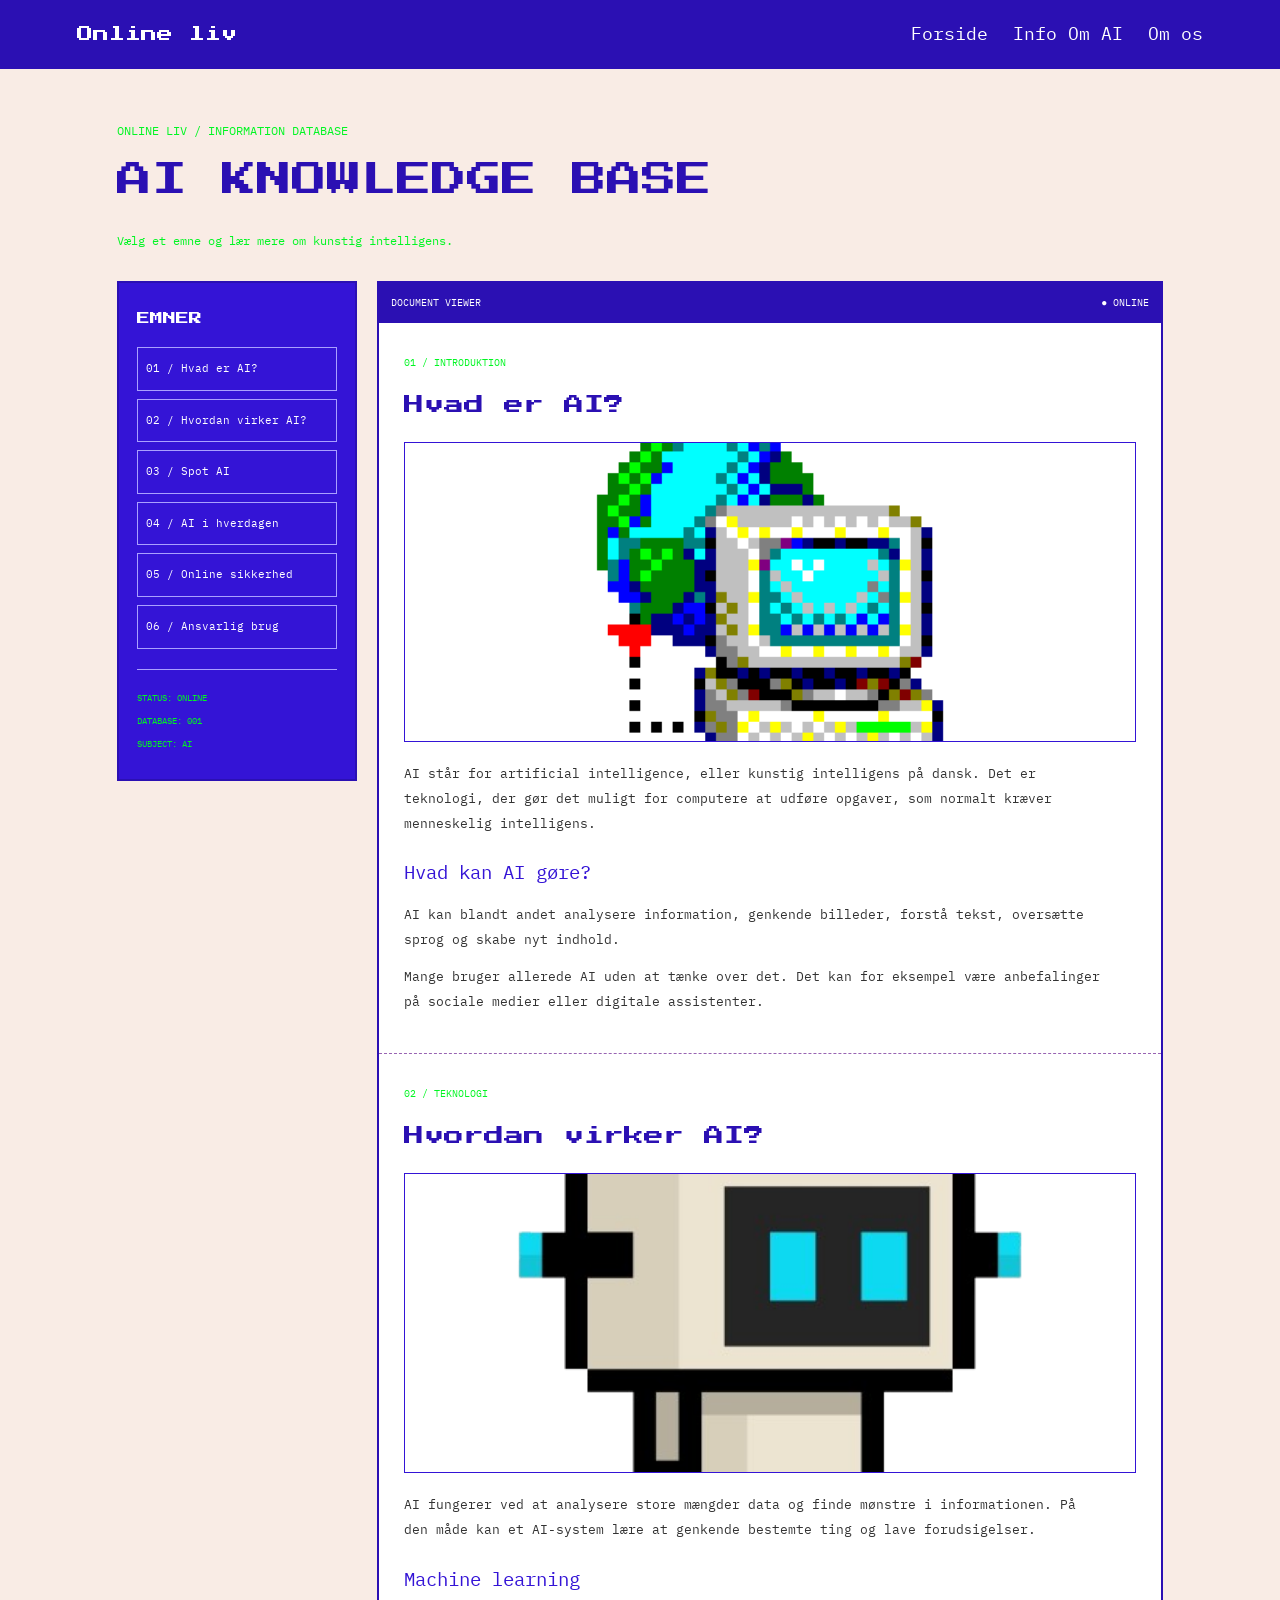
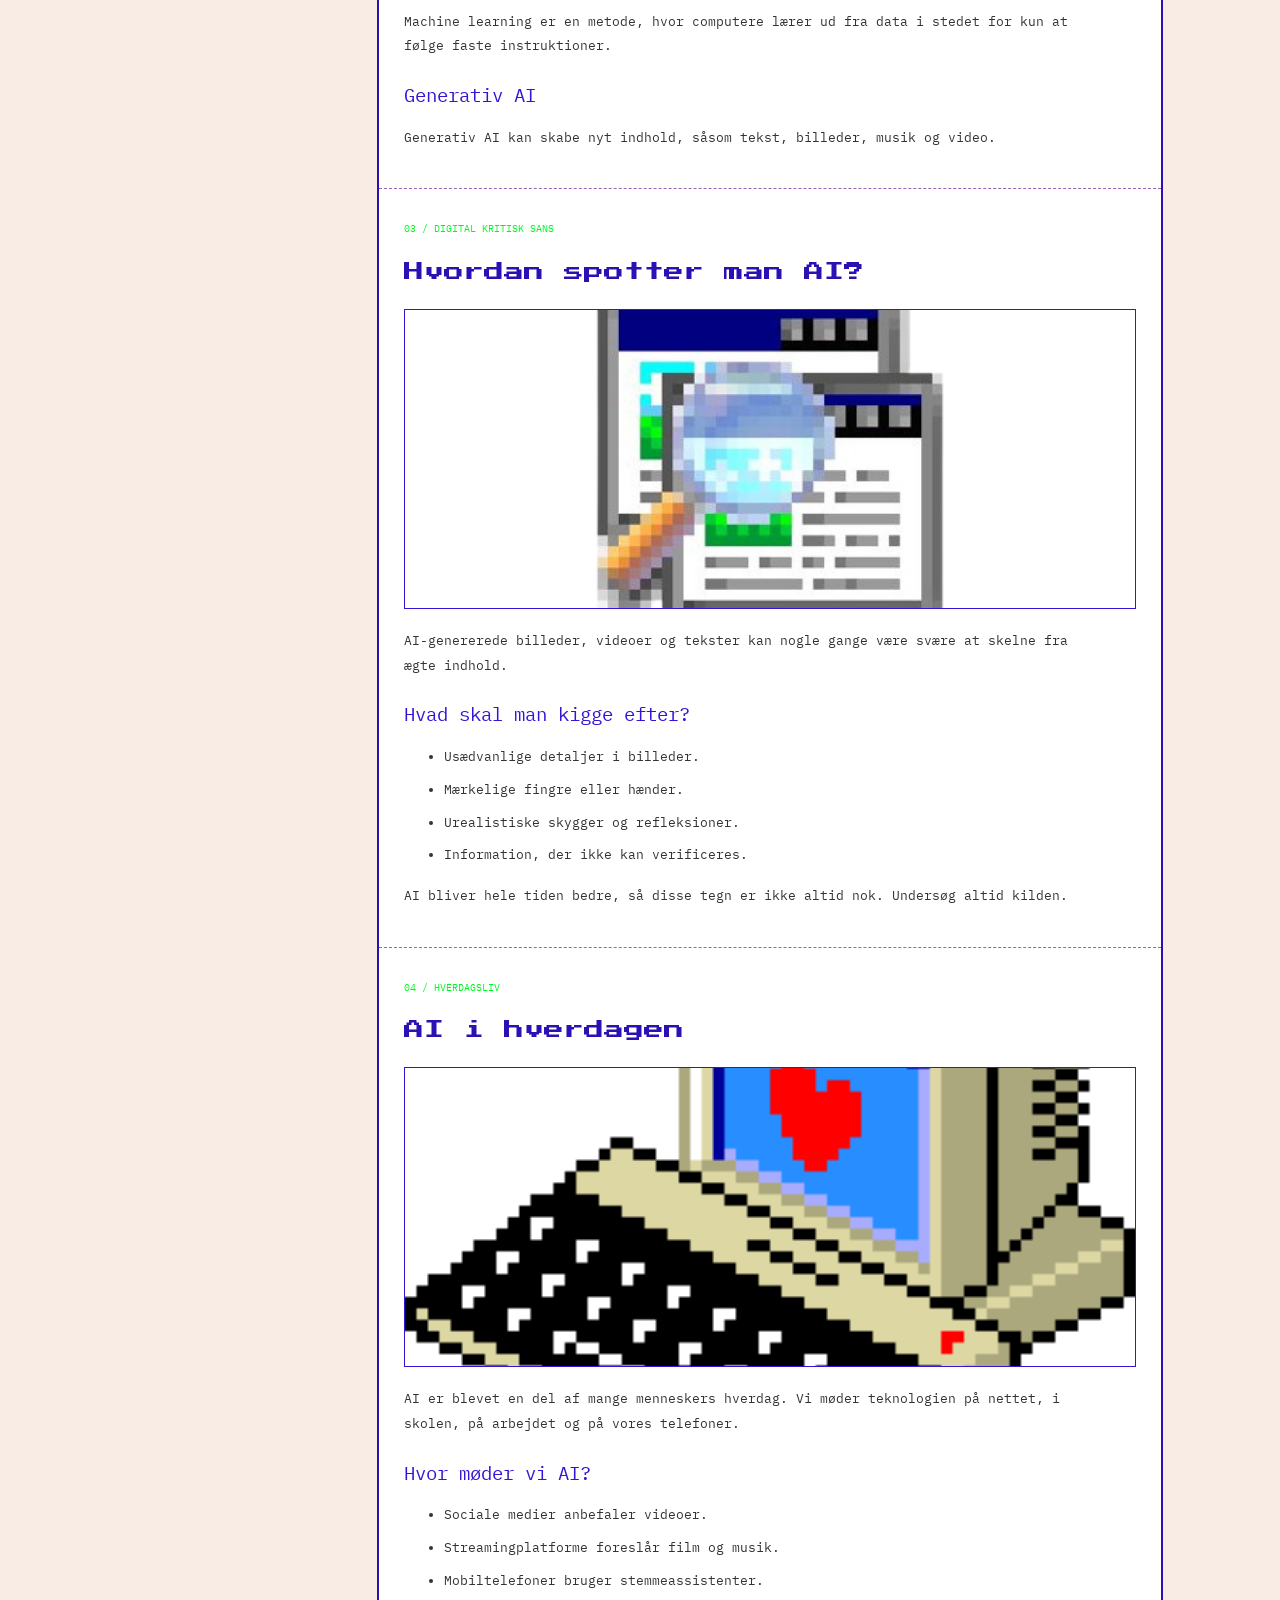
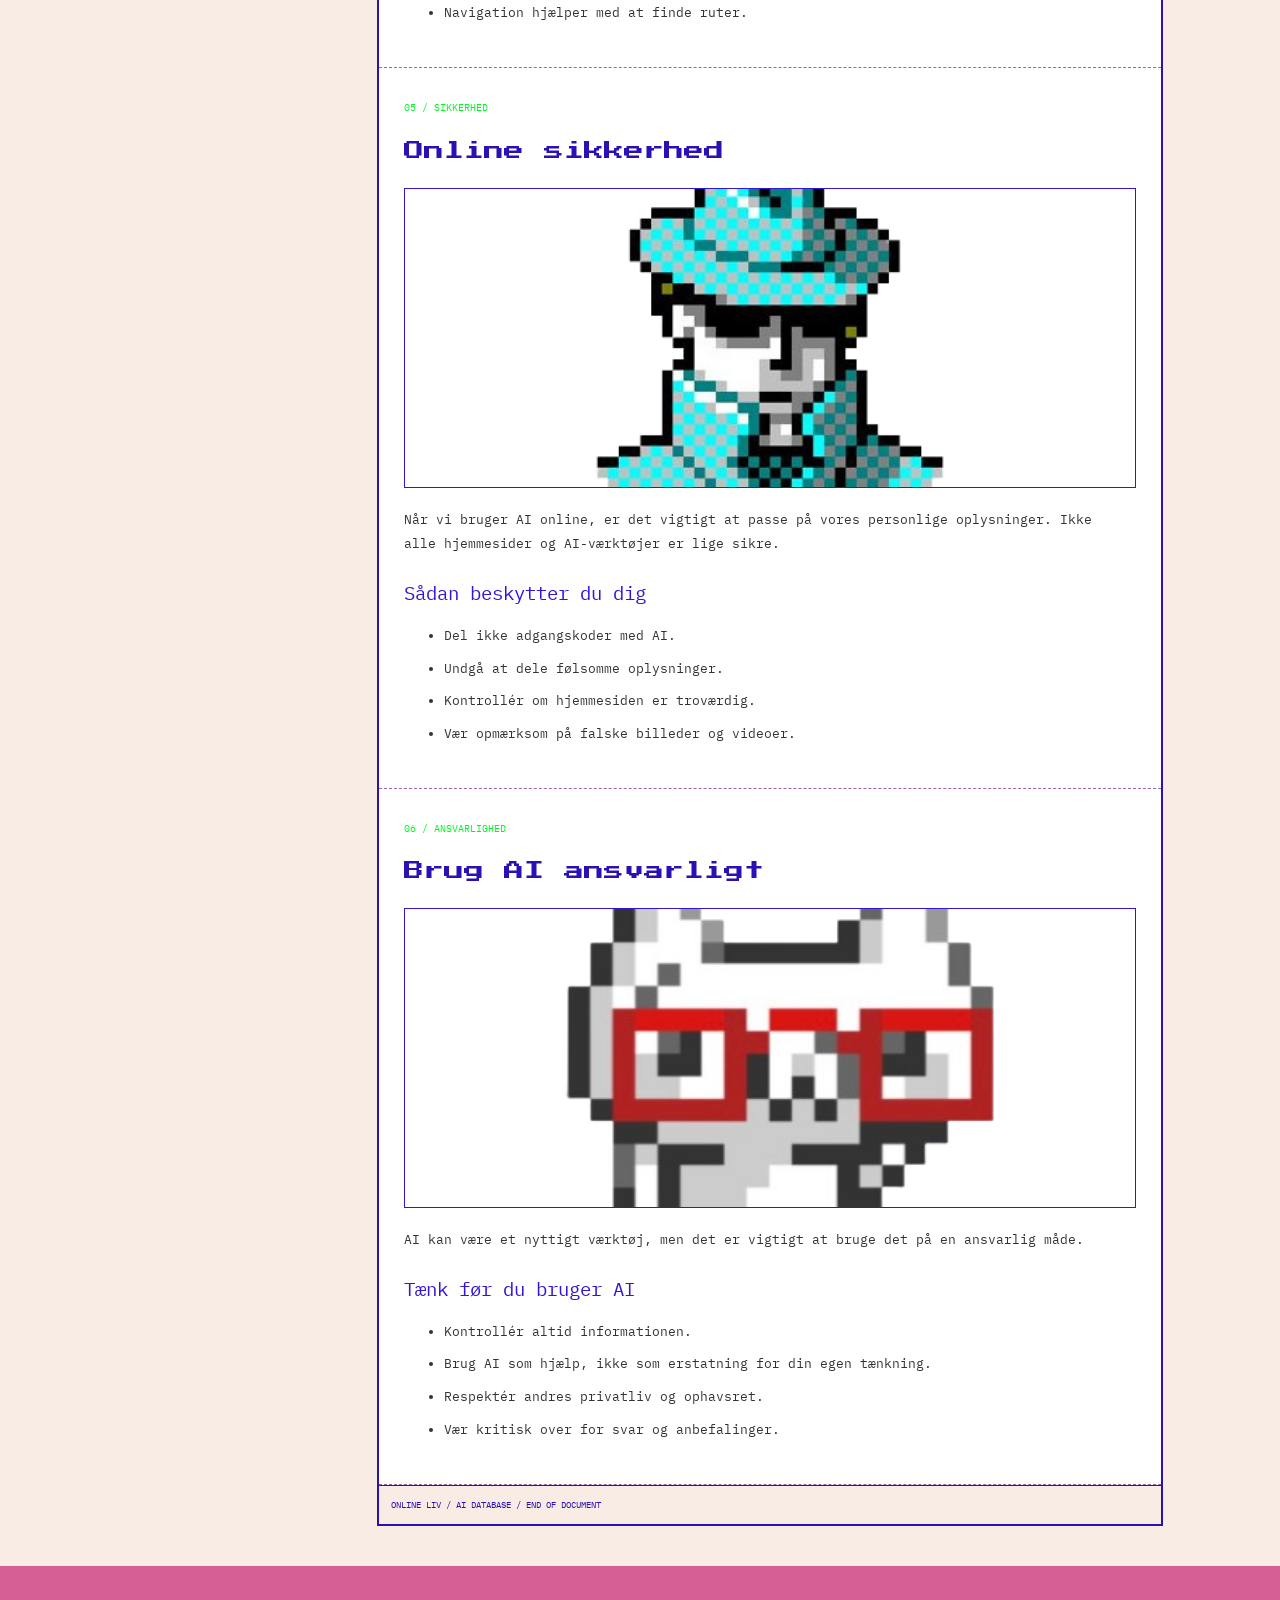
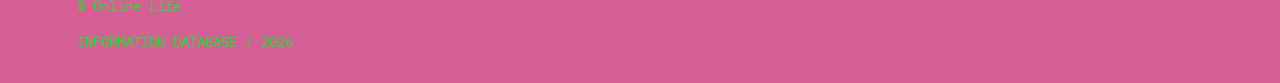
==== commit 8cba8ff4: "Update how.html" ====
--- a/how.html
+++ b/how.html
@@ -110,7 +110,7 @@
 
                 <h2>Hvordan virker AI?</h2>
 
-                <img src="https://images.unsplash.com/photo-1518770660439-4636190af475?w=900"
+                <img src="97abb09f582cbfe755a9d1bd5984a8e2-removebg-preview.png"
                      alt="Computer technology">
 
                 <p>
@@ -173,7 +173,7 @@
 
                 <h2>AI i hverdagen</h2>
 
-                <img src="https://images.unsplash.com/photo-1498050108023-c5249f4df085?w=900"
+                <img src="57185d2176d7cbaebdb74c00ce1b9ebf.gif"
                      alt="Computer workspace">
 
                 <p>
@@ -198,8 +198,7 @@
                 <span class="category">05 / SIKKERHED</span>
 
                 <h2>Online sikkerhed</h2>
-
-                <img src="1ea6bd07911f1101df742d811e674667.jpg"
+<img src="coh-removebg-preview.png"
                      alt="Digital technology">
 
                 <p>
@@ -226,8 +225,8 @@
 
                 <h2>Brug AI ansvarligt</h2>
 
-                <img src="https://images.unsplash.com/photo-1516321318423-f06f85e504b3?w=900"
-                     alt="Person working on computer">
+                <img src="3f2786782c0af93521a20ab965b11887-removebg-preview.png"
+                     alt="working on computer">
 
                 <p>
                     AI kan være et nyttigt værktøj, men
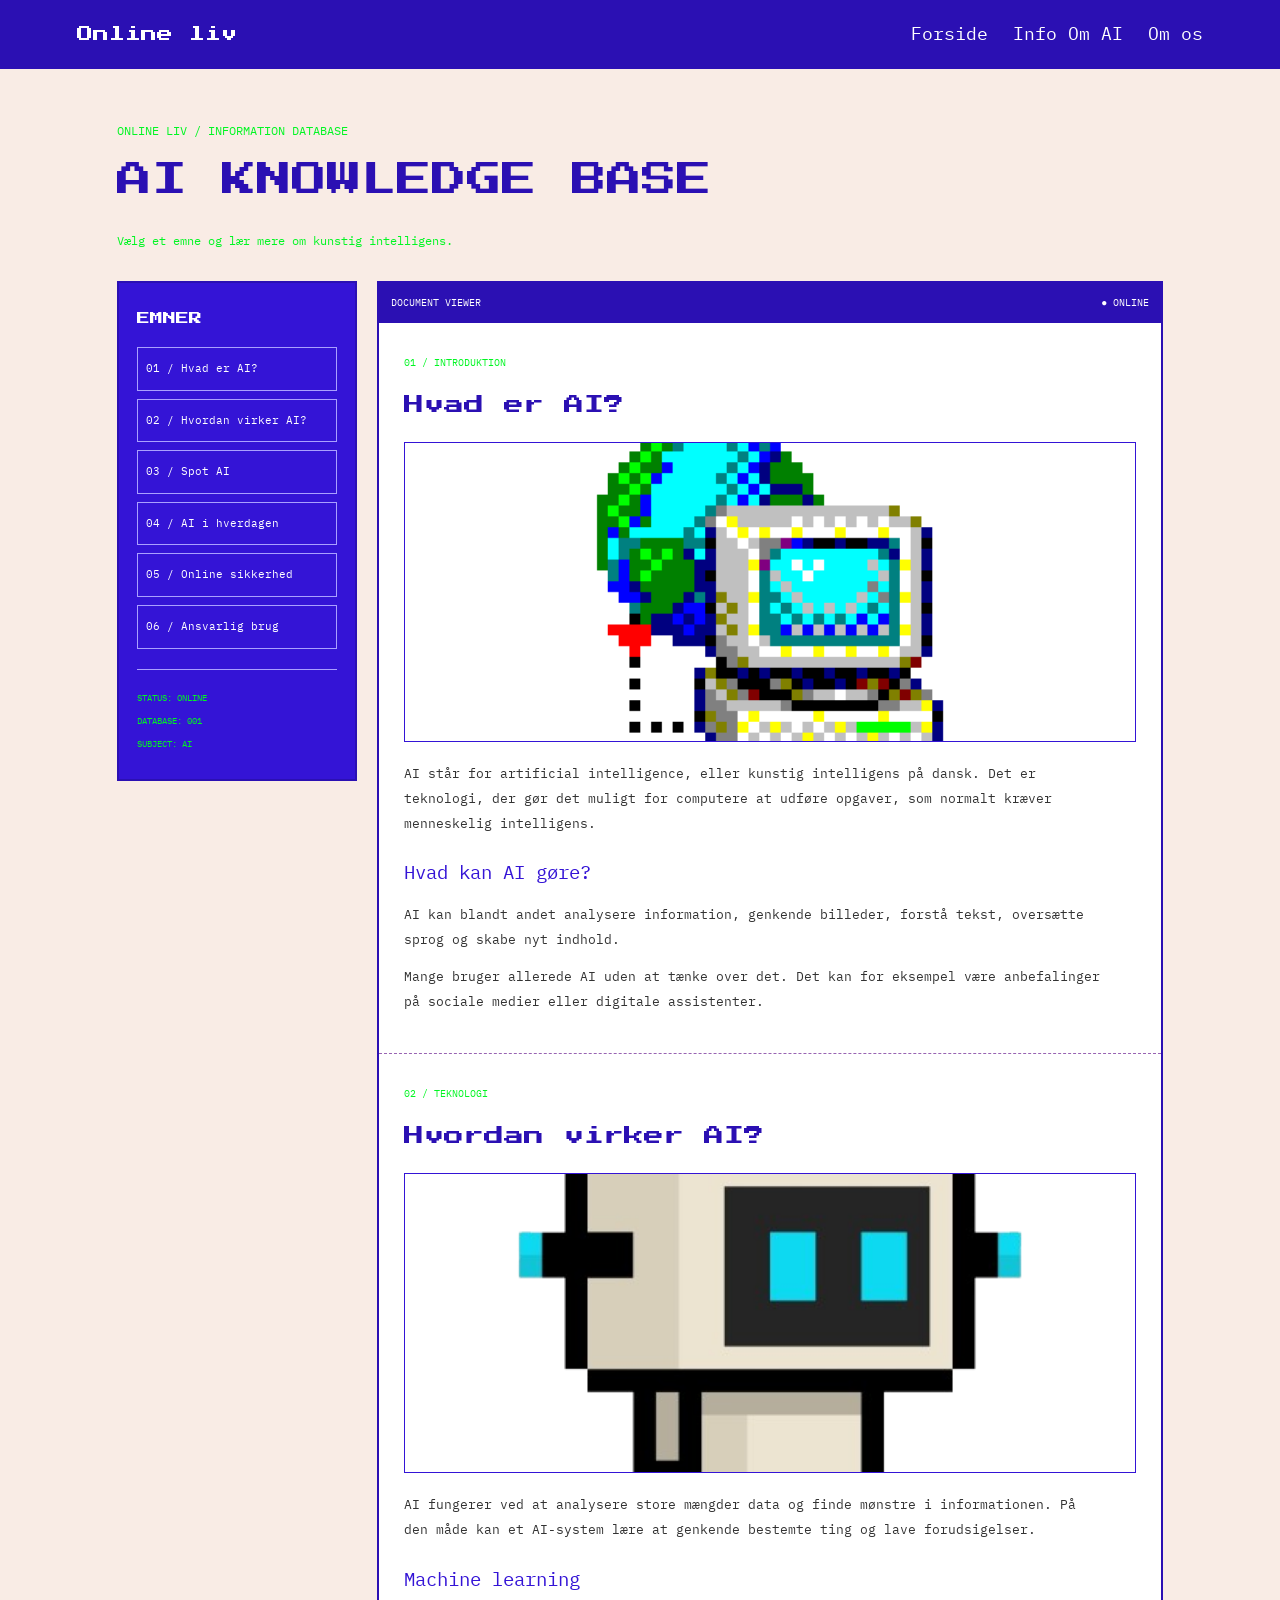
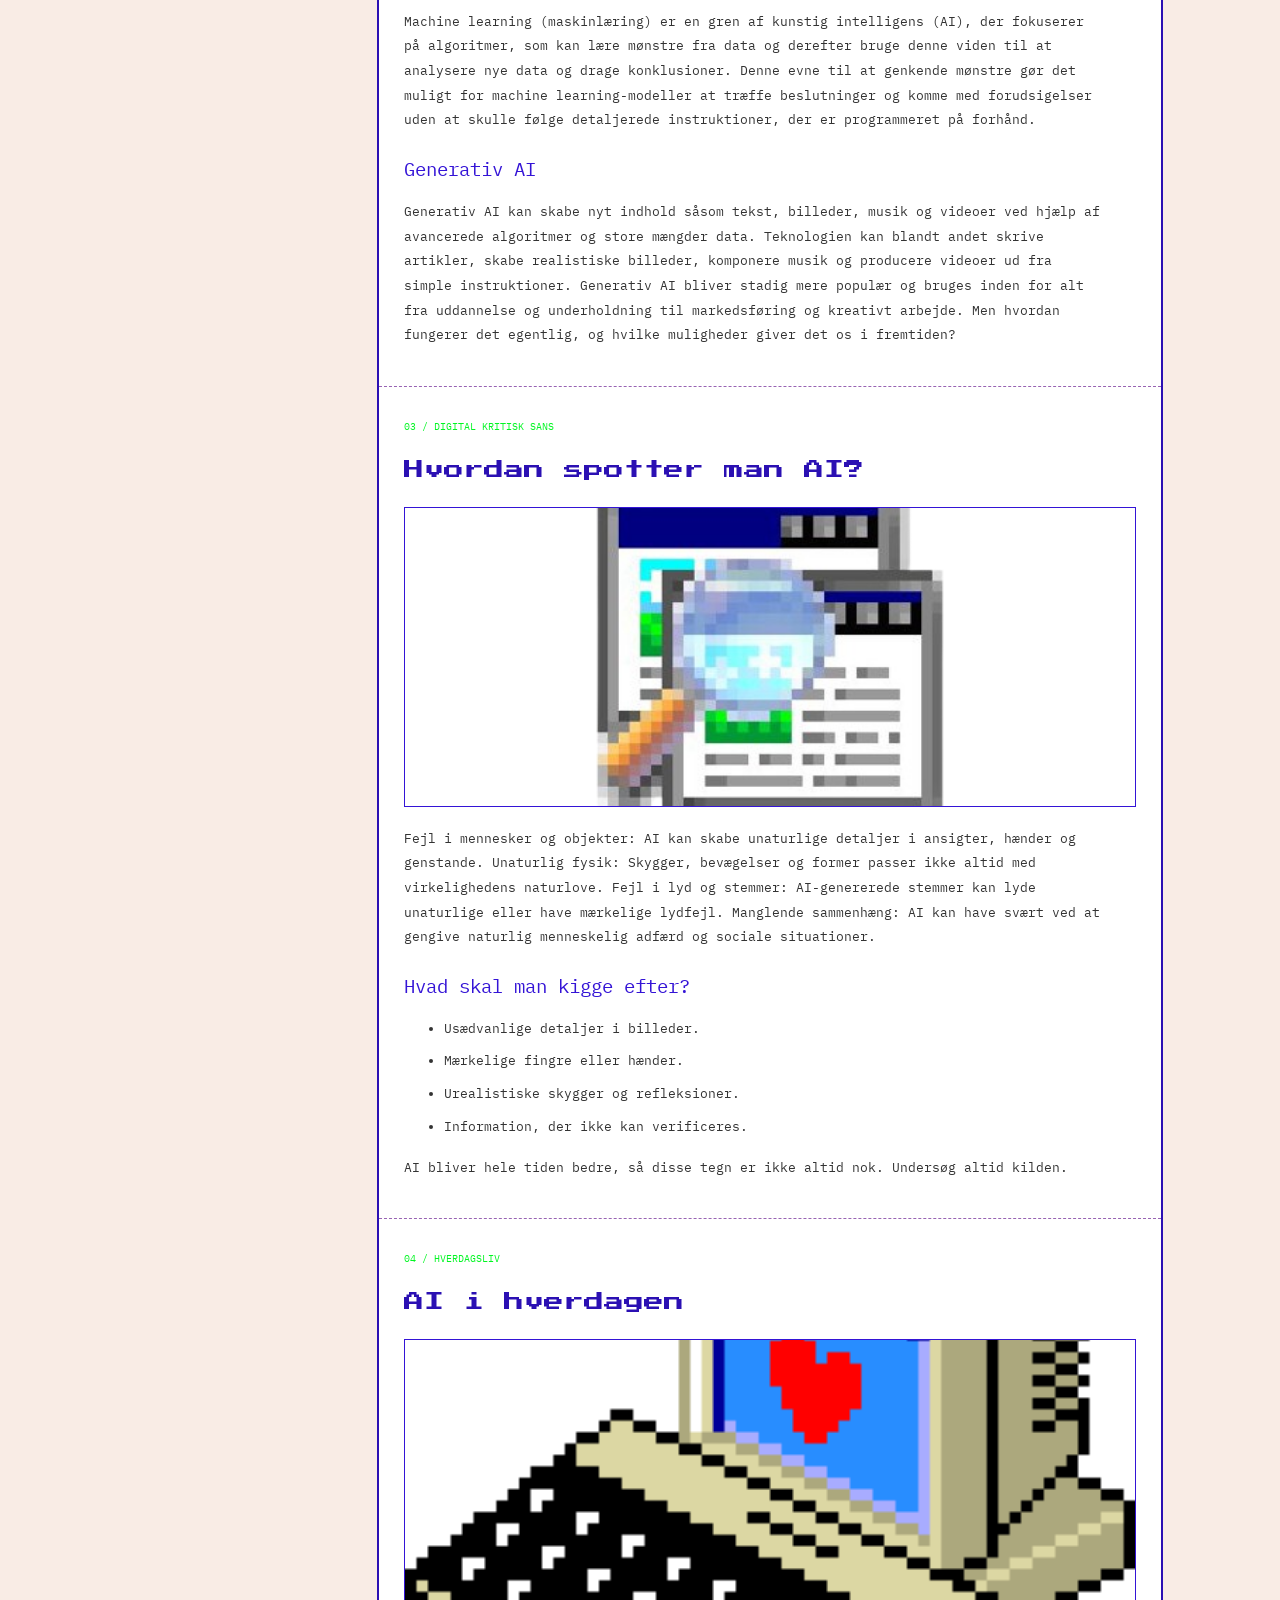
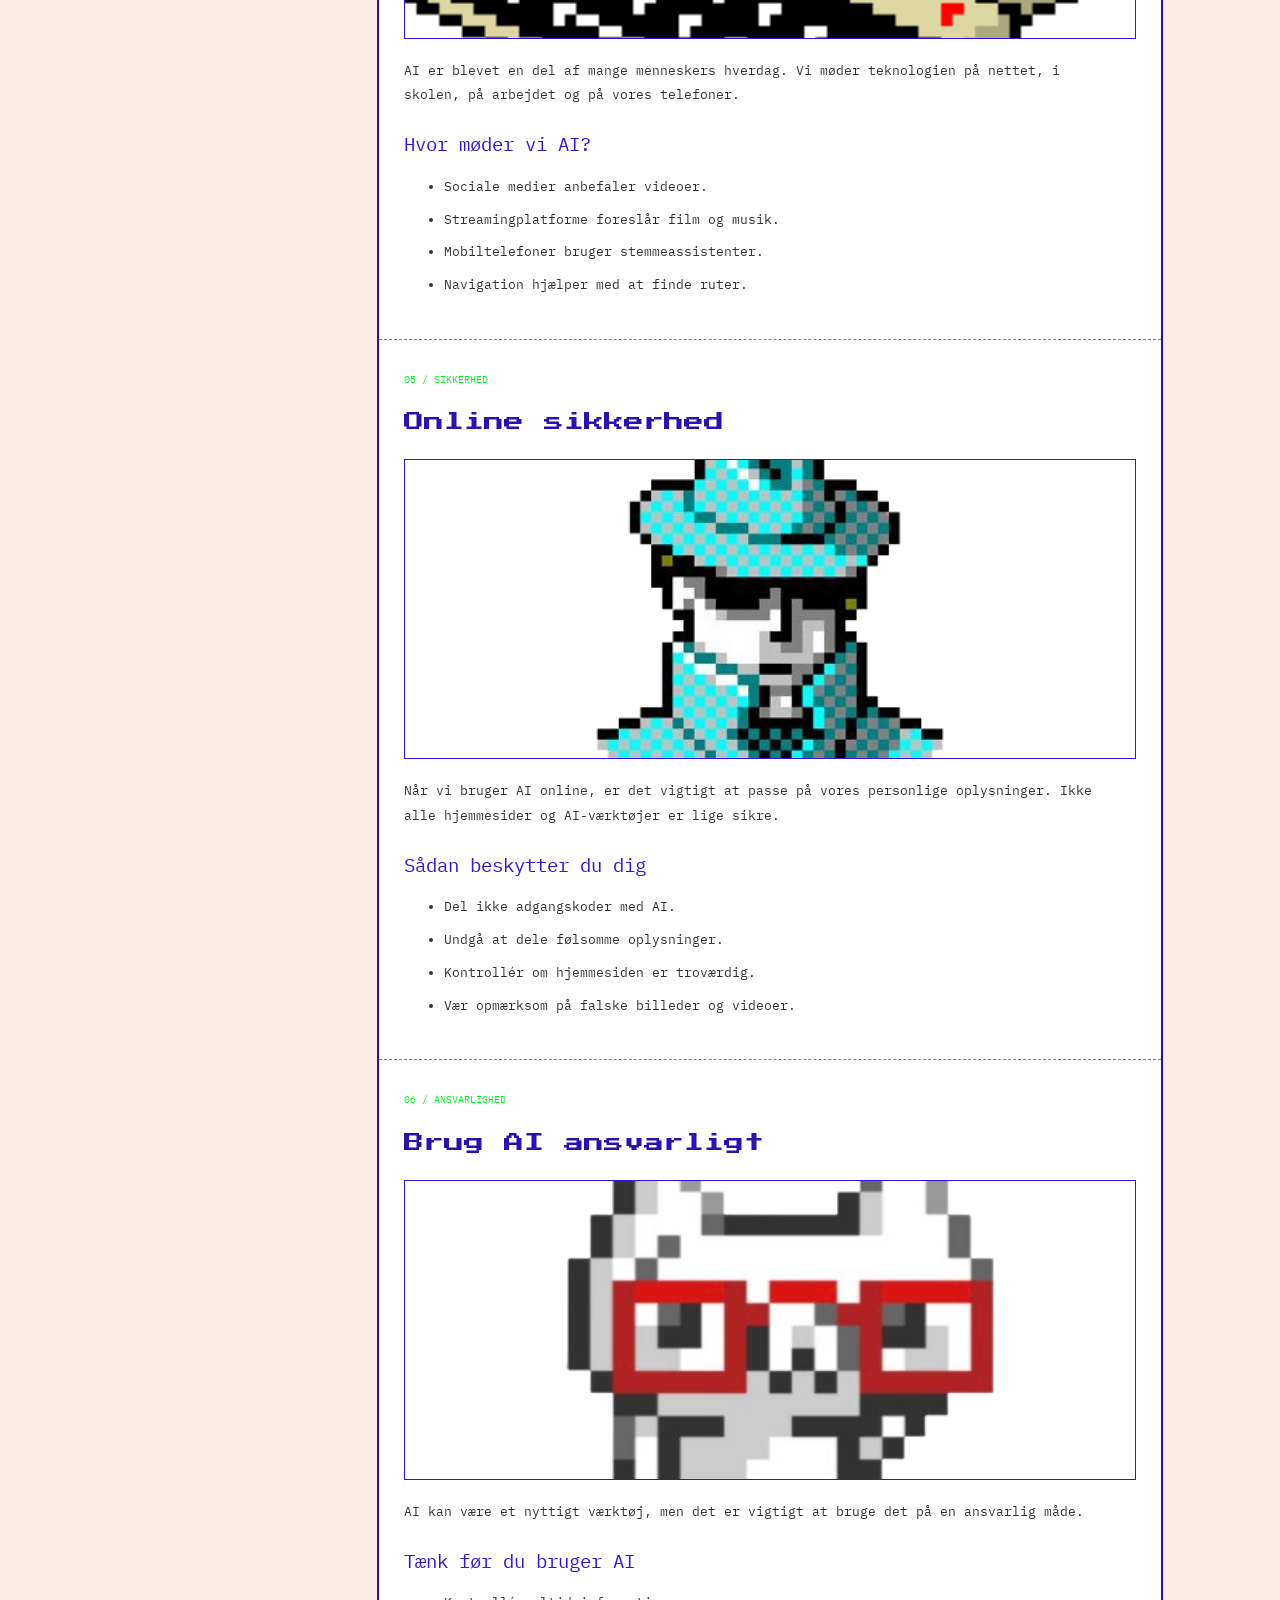
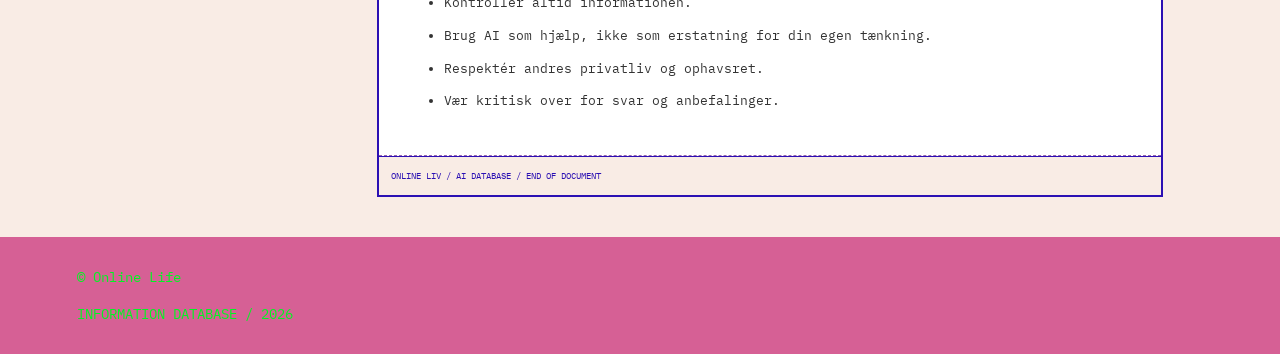
==== commit 91c4bcfc: "Update how.html" ====
--- a/how.html
+++ b/how.html
@@ -123,16 +123,15 @@
                 <h3>Machine learning</h3>
 
                 <p>
-                    Machine learning er en metode, hvor
-                    computere lærer ud fra data i stedet
-                    for kun at følge faste instruktioner.
+              Machine learning (maskinlæring) er en gren af kunstig intelligens (AI), der fokuserer på algoritmer, som kan lære mønstre fra data og derefter bruge denne viden til at analysere nye data og drage konklusioner.
+Denne evne til at genkende mønstre gør det muligt for machine learning-modeller at træffe beslutninger og komme med forudsigelser uden at skulle følge detaljerede instruktioner, der er programmeret på forhånd.
                 </p>
 
                 <h3>Generativ AI</h3>
-
-                <p>
-                    Generativ AI kan skabe nyt indhold,
-                    såsom tekst, billeder, musik og video.
+                <p>
+                    Generativ AI kan skabe nyt indhold såsom tekst, billeder, musik og videoer ved hjælp af avancerede algoritmer og store mængder data. Teknologien kan blandt andet skrive artikler, skabe realistiske billeder, komponere musik og producere videoer ud fra simple instruktioner.
+
+Generativ AI bliver stadig mere populær og bruges inden for alt fra uddannelse og underholdning til markedsføring og kreativt arbejde. Men hvordan fungerer det egentlig, og hvilke muligheder giver det os i fremtiden?
                 </p>
 
             </article>
@@ -146,9 +145,13 @@
                      alt="AI generated content">
 
                 <p>
-                    AI-genererede billeder, videoer og tekster
-                    kan nogle gange være svære at skelne fra
-                    ægte indhold.
+                   Fejl i mennesker og objekter: AI kan skabe unaturlige detaljer i ansigter, hænder og genstande.
+
+Unaturlig fysik: Skygger, bevægelser og former passer ikke altid med virkelighedens naturlove.
+
+Fejl i lyd og stemmer: AI-genererede stemmer kan lyde unaturlige eller have mærkelige lydfejl.
+
+Manglende sammenhæng: AI kan have svært ved at gengive naturlig menneskelig adfærd og sociale situationer.
                 </p>
 
                 <h3>Hvad skal man kigge efter?</h3>
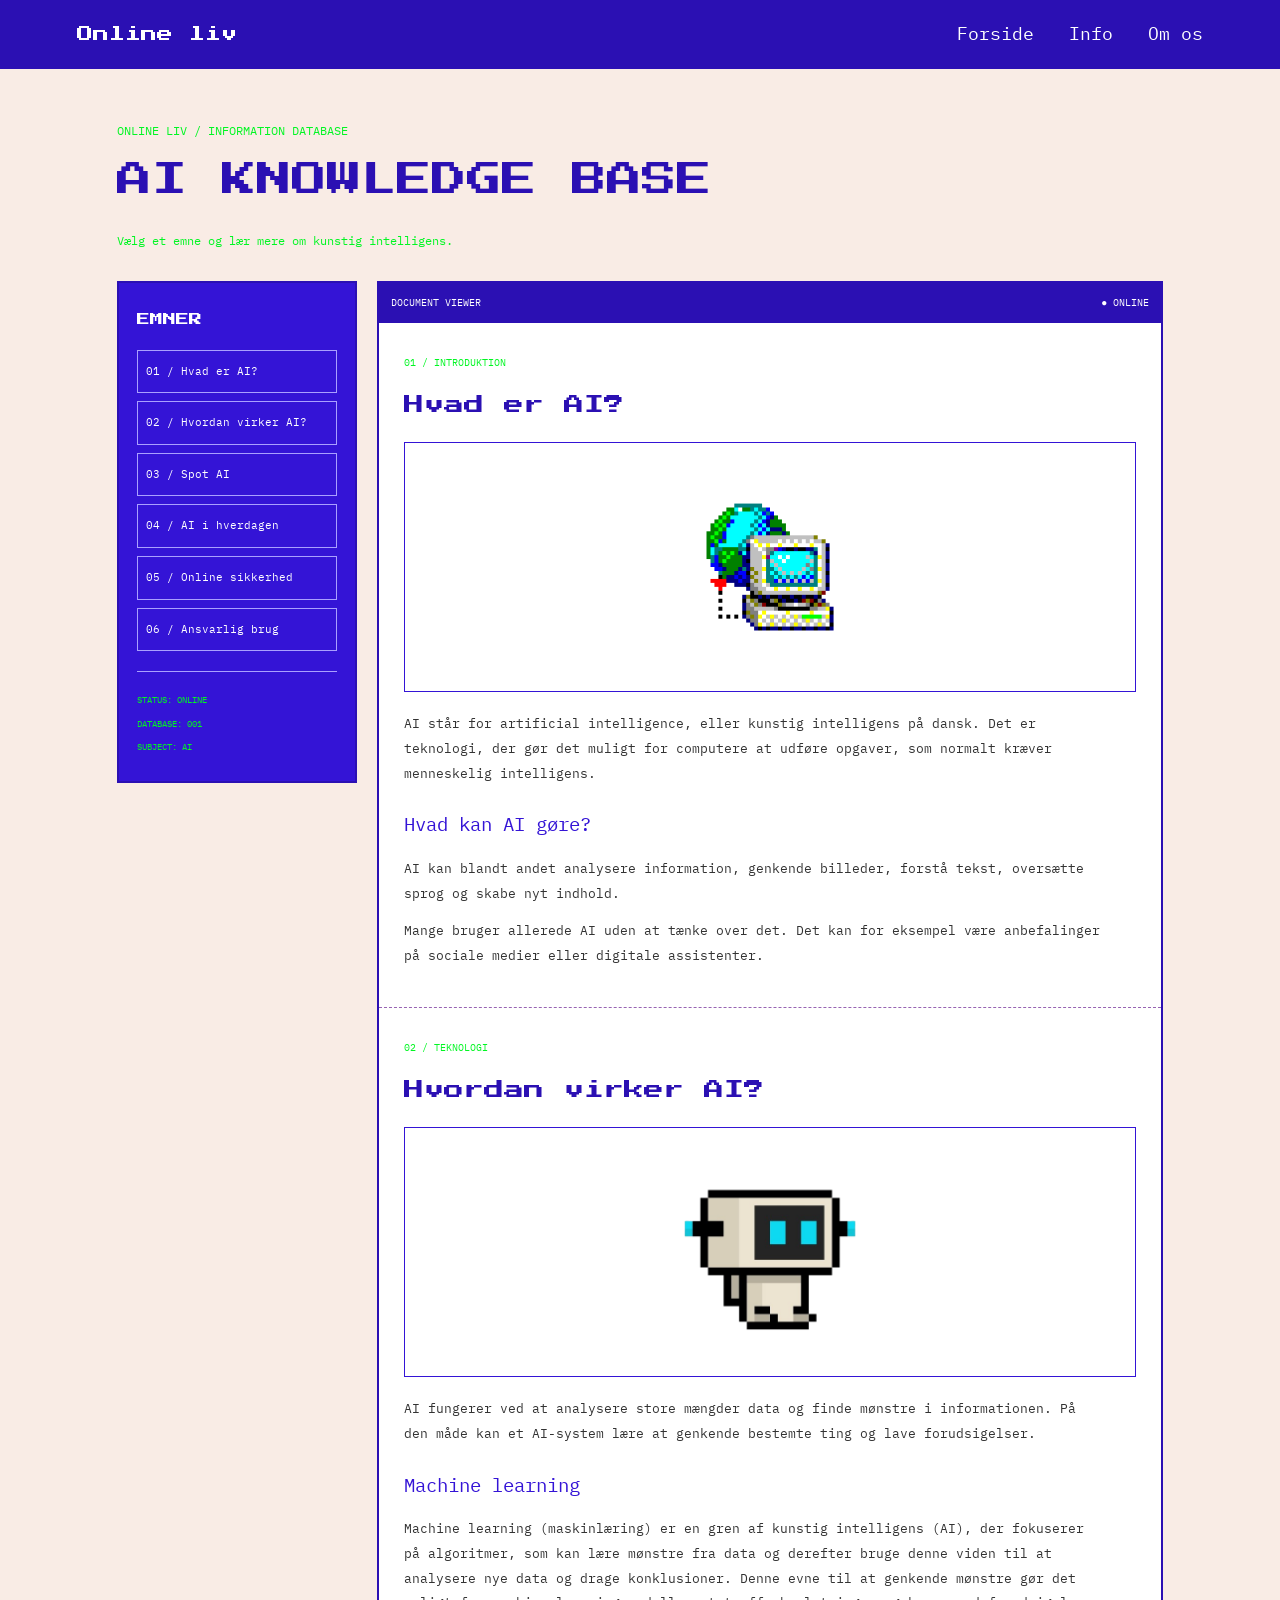
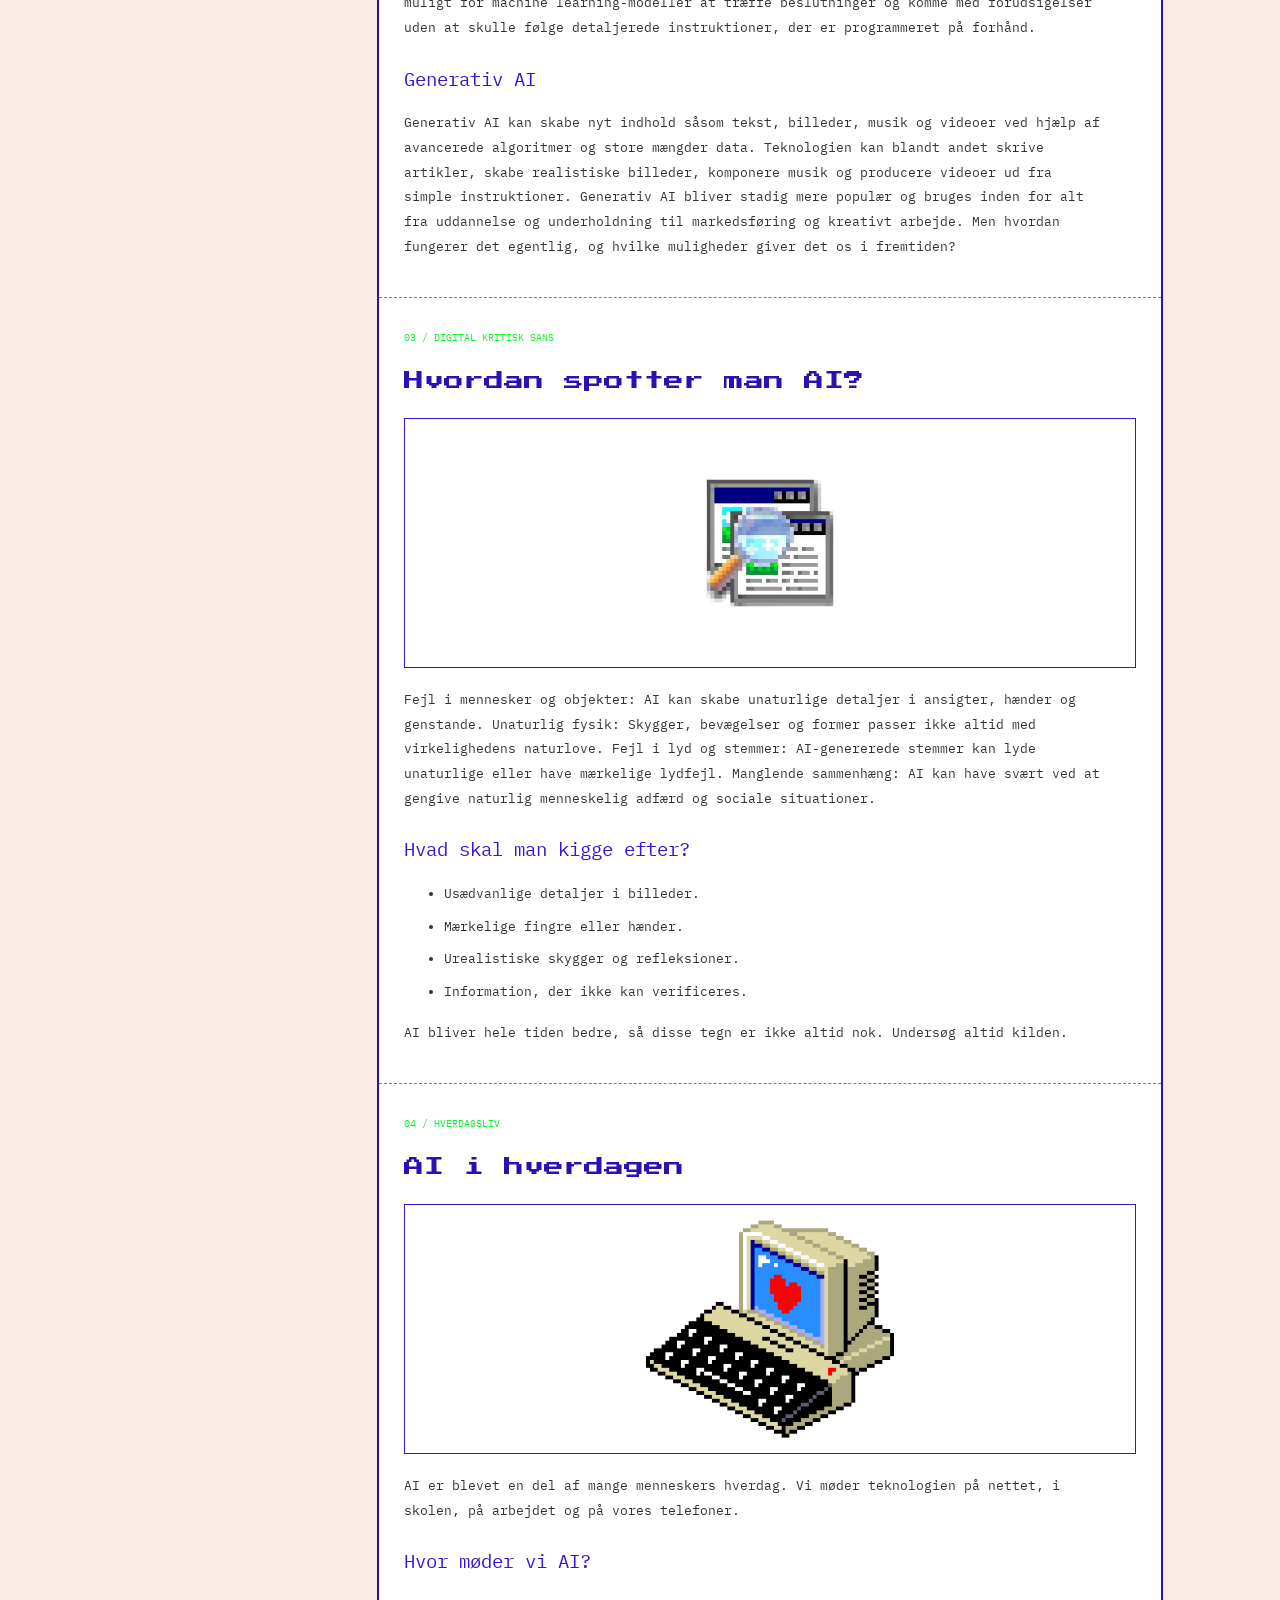
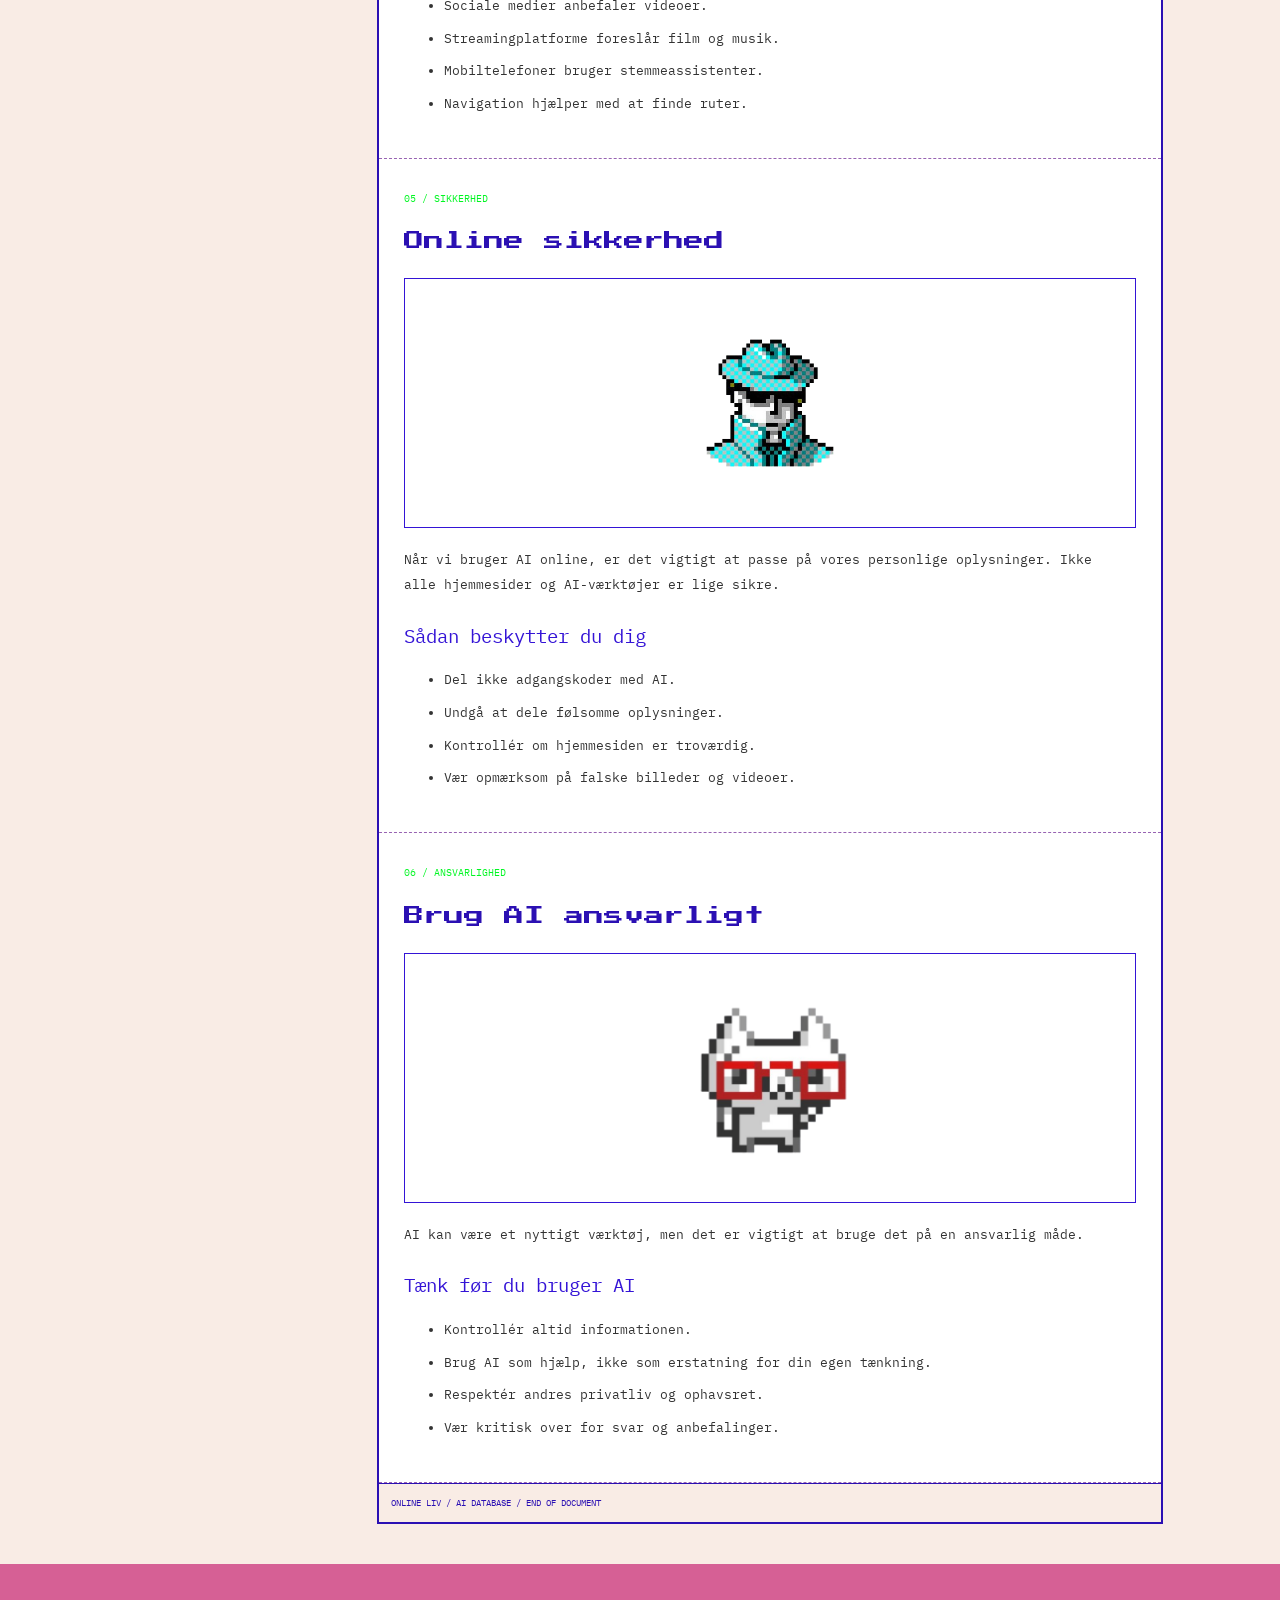
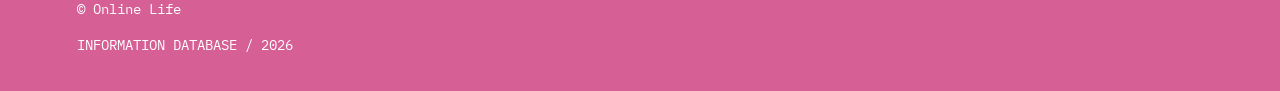
==== commit 5e68b5ec: "Shorten navigation link text for AI info page" ====
--- a/how.html
+++ b/how.html
@@ -22,7 +22,7 @@
 
     <nav>
         <a href="index.html">Forside</a>
-        <a href="how.html">Info Om AI</a>
+        <a href="how.html">Info</a>
         <a href="omos.html">Om os</a>
     </nav>
 </header>
--- a/style.css
+++ b/style.css
@@ -1,4 +1,3 @@
-
 * {
     box-sizing: border-box;
 }
@@ -16,6 +15,34 @@
     line-height: 1.6;
 }
 
+img {
+    max-width: 100%;
+}
+
+h1,
+h2,
+h3 {
+    line-height: 1.4;
+    font-weight: 400;
+}
+
+h1 {
+    margin-top: 0;
+    font-size: 48px;
+}
+
+h2 {
+    font-size: 30px;
+}
+
+h3 {
+    font-size: 24px;
+}
+
+p {
+    max-width: 700px;
+    overflow-wrap: break-word;
+}
 header {
     display: flex;
     justify-content: space-between;
@@ -39,7 +66,7 @@
 nav {
     display: flex;
     flex-wrap: wrap;
-    gap: 25px;
+    gap: 35px;
 }
 
 nav a {
@@ -53,34 +80,6 @@
     text-decoration: underline;
     opacity: 0.8;
 }
-
-
-
-h1,
-h2,
-h3 {
-    line-height: 1.2;
-    font-weight: 400;
-}
-
-h1 {
-    margin-top: 0;
-    font-size: 48px;
-}
-
-h2 {
-    font-size: 30px;
-}
-
-h3 {
-    font-size: 24px;
-}
-
-p {
-    max-width: 700px;
-}
-
-
 main > section {
     padding: 50px 6%;
 }
@@ -88,7 +87,7 @@
 .hero {
     width: 100%;
     min-height: 400px;
-    padding: 0 6%;
+    padding: 40px 6%;
     background-size: cover;
     background-position: center;
     background-repeat: no-repeat;
@@ -99,28 +98,40 @@
 
 .hero-text {
     color: white;
-    font-family: "Press Start 2P", cursive;
+    font-family: "IBM Plex Mono", monospace;
     text-align: left;
+    max-width: 100%;
 }
 
 .hero h1 {
     font-family: "Press Start 2P", cursive;
-    margin: 0;
-    font-size: 80px;
+    margin: 0 0 25px;
+    font-size: 48px;
+    line-height: 1.6;
+    overflow-wrap: anywhere;
 }
 
 .hero h2 {
     margin: 10px 0;
 }
 
+.hero h3,
+.hero p {
+    font-family: "IBM Plex Mono", monospace;
+}
+
 .hero p {
     margin: 10px 0 0;
-    font-size: 30px;
-}
-
-
+    font-size: 20px;
+}
+
+.hero img {
+    display: block;
+    max-width: 100%;
+    height: auto;
+    margin-top: 20px;
+}
 .cards {
-    font-family: "Press Start 2P", cursive;
     display: flex;
     justify-content: space-between;
     align-items: stretch;
@@ -133,29 +144,29 @@
     min-width: 0;
     padding: 15px;
     background-color: #3414D6;
+    color: #f9ece5;
 }
 
 .card img {
     display: block;
     width: 100%;
-    height: auto;
+    max-height: 250px;
     object-fit: contain;
 }
 
 .card h1 {
     margin-bottom: 0;
-    font-size: 40px;
-}
-
+    font-size: 30px;
+    font-family: "Press Start 2P", cursive;
+}
 
 #om-os {
     background-color: #9864B3;
 }
-
 .content {
-    max-width: 1100px;
-    margin: auto;
-    padding: 35px 6%;
+    max-width: 1450px;
+    margin: 60px auto;
+    padding: 40px 5%;
 }
 
 .section-heading {
@@ -163,27 +174,28 @@
     font-size: 16px;
     color: #2B10B3;
     margin-bottom: 25px;
+    line-height: 1.8;
 }
 
 .magazine {
     display: grid;
     grid-template-columns: 1.6fr 1fr;
-    gap: 20px;
-}
-
-.article-box {
+    gap: 35px;
+}
+ .article-box {
     background-color: #3414D6;
     color: #f9ece5;
-    padding: 15px;
+    padding: 28px;
     border: 1px solid #2B10B3;
     min-width: 0;
 }
+
 
 .article-box img {
     display: block;
     width: 100%;
     height: 180px;
-    object-fit: cover;
+    object-fit: contain;
     margin: 10px 0;
 }
 
@@ -210,20 +222,29 @@
 .side-articles {
     display: flex;
     flex-direction: column;
-    gap: 20px;
-}
+    gap: 35px;
+}
+
 
 .more-articles {
     display: grid;
-    grid-template-columns: repeat(3, 1fr);
+    grid-template-columns: repeat(3, minmax(0, 1fr));
     gap: 20px;
     margin-top: 20px;
 }
 
 .more-articles img {
     height: 160px;
-}
-
+    width: 100%;
+    object-fit: contain;
+}
+
+.article-link {
+    display: block;
+    text-decoration: none;
+    color: inherit;
+    min-width: 0;
+}
 
 .archive {
     max-width: 1200px;
@@ -240,25 +261,24 @@
     color: #2B10B3;
     font-size: clamp(22px, 4vw, 35px);
     line-height: 1.6;
+    overflow-wrap: anywhere;
 }
 
 .archive-heading p {
     font-size: 12px;
 }
-
 .archive-layout {
     display: grid;
-    grid-template-columns: 240px 1fr;
+    grid-template-columns: 240px minmax(0, 1fr);
     gap: 20px;
     align-items: start;
 }
-
-
 .topic-menu {
     background: #3414D6;
     padding: 18px;
     color: white;
     border: 2px solid #2B10B3;
+    min-width: 0;
 }
 
 .topic-menu h2 {
@@ -276,6 +296,7 @@
     border: 1px solid #aaa0ff;
     color: white;
     font-size: 11px;
+    overflow-wrap: anywhere;
 }
 
 .topic-menu a:hover {
@@ -290,27 +311,29 @@
     font-size: 9px;
     color: #00F622;
 }
-
-
 .article-display {
     background: white;
     border: 2px solid #2B10B3;
     min-width: 0;
+    overflow: hidden;
 }
 
 .article-topbar {
     display: flex;
     justify-content: space-between;
+    flex-wrap: wrap;
     background: #2B10B3;
     color: white;
     padding: 12px;
     font-size: 10px;
+    gap: 8px;
 }
 
 .article-display article {
     padding: 25px;
     border-bottom: 1px dashed #9864B3;
     scroll-margin-top: 20px;
+    min-width: 0;
 }
 
 .article-display article:target {
@@ -324,9 +347,11 @@
     font-size: 20px;
     line-height: 1.7;
     margin: 15px 0;
+    overflow-wrap: anywhere;
 }
 
 .article-display article h3 {
+    font-family: "IBM Plex Mono", monospace;
     color: #3414D6;
     font-size: 19px;
     margin-top: 25px;
@@ -346,10 +371,12 @@
 .article-display article img {
     display: block;
     width: 100%;
-    max-height: 300px;
-    object-fit: cover;
-    margin: 20px 0;
+    height: 250px;
+    object-fit: contain;
+    object-position: center;
+    margin: 20px auto;
     border: 1px solid #3414D6;
+    background-color: white;
 }
 
 .article-footer {
@@ -360,24 +387,44 @@
     color: #2B10B3;
 }
 
-
 footer {
-    padding: 15px 6%;
+    padding: 20px 6%;
     background-color: #D66095;
+    color: white;
     font-size: 14px;
 }
 
-
-a:focus-visible {
-    outline: 5px solid #476a39;
-    outline-offset: 5px;
-}
-
+footer form {
+    display: flex;
+    flex-wrap: wrap;
+    align-items: center;
+    gap: 10px;
+}
+
+footer input {
+    max-width: 100%;
+    padding: 8px;
+}
+
+footer button {
+    padding: 8px 14px;
+    cursor: pointer;
+    font-family: "IBM Plex Mono", monospace;
+}
+
+a:focus-visible,
+button:focus-visible,
+input:focus-visible {
+    outline: 4px solid #476a39;
+    outline-offset: 4px;
+}
 
 @media (max-width: 768px) {
 
     header {
         flex-direction: column;
+        text-align: center;
+        padding: 20px 5%;
     }
 
     nav {
@@ -385,16 +432,21 @@
         gap: 15px;
     }
 
+    nav a {
+        font-size: 15px;
+    }
+
     .hero {
         min-height: 300px;
+        padding: 30px 5%;
     }
 
     .hero h1 {
-        font-size: 45px;
+        font-size: 38px;
     }
 
     .hero p {
-        font-size: 20px;
+        font-size: 18px;
     }
 
     .cards {
@@ -402,24 +454,32 @@
     }
 
     .card img {
-        height: 250px;
+        height: 220px;
     }
 
     .magazine {
         grid-template-columns: 1fr;
     }
 
+    .featured img {
+        height: 250px;
+    }
+
     .more-articles {
-        grid-template-columns: 1fr;
+        grid-template-columns: repeat(2, minmax(0, 1fr));
+    }
+
+    .archive {
+        padding: 30px 4%;
     }
 
     .archive-layout {
-        grid-template-columns: 1fr;
+        grid-template-columns: minmax(0, 1fr);
     }
 
     .topic-menu {
         display: grid;
-        grid-template-columns: repeat(2, 1fr);
+        grid-template-columns: repeat(2, minmax(0, 1fr));
         gap: 8px;
     }
 
@@ -433,72 +493,216 @@
     }
 
     .article-display article {
-        padding: 15px;
-    }
-}
-
+        padding: 18px;
+    }
+
+    .article-display article img {
+        height: 220px;
+    }
+
+}
 
 @media (max-width: 480px) {
 
     header {
+        padding: 18px 5%;
+    }
+
+    .logo {
+        font-size: 12px;
+    }
+
+    nav {
+        gap: 10px;
+    }
+
+    nav a {
+        font-size: 12px;
+    }
+
+    h1 {
+        font-size: 30px;
+    }
+
+    h2 {
+        font-size: 22px;
+    }
+
+    h3 {
+        font-size: 19px;
+    }
+
+    main > section {
+        padding: 30px 5%;
+    }
+
+    .hero {
+        min-height: 280px;
+        padding: 25px 5%;
+    }
+
+    .hero h1 {
+        font-size: 27px;
+        line-height: 1.7;
+    }
+
+    .hero h2 {
+        font-size: 18px;
+    }
+
+    .hero h3 {
+        font-size: 15px;
+    }
+
+    .hero p {
+        font-size: 15px;
+    }
+
+    .card {
+        padding: 12px;
+    }
+
+    .card img {
+        height: 180px;
+    }
+
+    .card h1 {
+        font-size: 22px;
+    }
+
+    .content {
+        padding: 30px 5%;
+    }
+
+    .section-heading {
+          font-family: "Press Start 2P", cursive;
+    font-size: 16px;
+    color: #2B10B3;
+    margin-bottom: 40px;
+    line-height: 1.8;
+    }
+
+    .magazine {
+        grid-template-columns: 1fr;
+        gap: 15px;
+    }
+
+    .article-box {
+        padding: 18px;
+    }
+
+    .article-box img,
+    .featured img {
+        height: 180px;
+    }
+
+    .article-box h2,
+    .article-box h3 {
+        font-size: 16px;
+    }
+
+    .article-box p {
+        font-size: 12px;
+    }
+
+    .more-articles {
+        grid-template-columns: 1fr;
+    }
+
+    .archive {
+        padding: 25px 4%;
+    }
+
+    .archive-heading h1 {
+        font-size: 17px;
+    }
+
+    .archive-heading p {
+        font-size: 10px;
+    }
+
+    .topic-menu {
+        padding: 10px;
+        gap: 6px;
+    }
+
+    .topic-menu h2 {
+        font-size: 11px;
+    }
+
+    .topic-menu a {
+        font-size: 9px;
+        padding: 10px 6px;
+    }
+
+    .article-topbar {
+        font-size: 8px;
+    }
+
+    .article-display article {
+        padding: 12px;
+    }
+
+    .article-display article h2 {
+        font-size: 13px;
+        line-height: 1.9;
+    }
+
+    .article-display article h3 {
+        font-size: 15px;
+    }
+
+    .article-display article p,
+    .article-display article li {
+        font-size: 12px;
+    }
+
+    .article-display article img {
+        height: 160px;
+    }
+
+    footer {
         padding: 20px 5%;
-    }
+        font-size: 12px;
+    }
+
+    footer form {
+        align-items: stretch;
+        flex-direction: column;
+    }
+
+    footer input,
+    footer button {
+        width: 100%;
+    }
+
+}
+
+@media (max-width: 350px) {
 
     nav {
-        gap: 12px;
-    }
-
-    nav a {
-        font-size: 15px;
-    }
-
-    main > section {
-        padding: 35px 5%;
-    }
-
-    .hero {
-        min-height: 300px;
+        flex-direction: column;
+        align-items: center;
+    }
+
+    .topic-menu {
+        grid-template-columns: 1fr;
     }
 
     .hero h1 {
-        font-size: 36px;
-    }
-
-    .hero h2 {
         font-size: 22px;
     }
 
-    .hero p {
-        font-size: 18px;
-    }
-
-    h2 {
-        font-size: 25px;
-    }
-
-    .card img {
-        height: 200px;
-    }
-
-    .archive {
-        padding: 30px 5%;
-    }
-
     .archive-heading h1 {
-        font-size: 22px;
-    }
-
-    .topic-menu {
-        padding: 12px;
-    }
-
-    .topic-menu a {
-        font-size: 10px;
-        padding: 10px 6px;
+        font-size: 14px;
     }
 
     .article-display article h2 {
-        font-size: 16px;
-    }
-}
-
+        font-size: 11px;
+    }
+
+    .article-display article img {
+        height: 140px;
+    }
+
+}
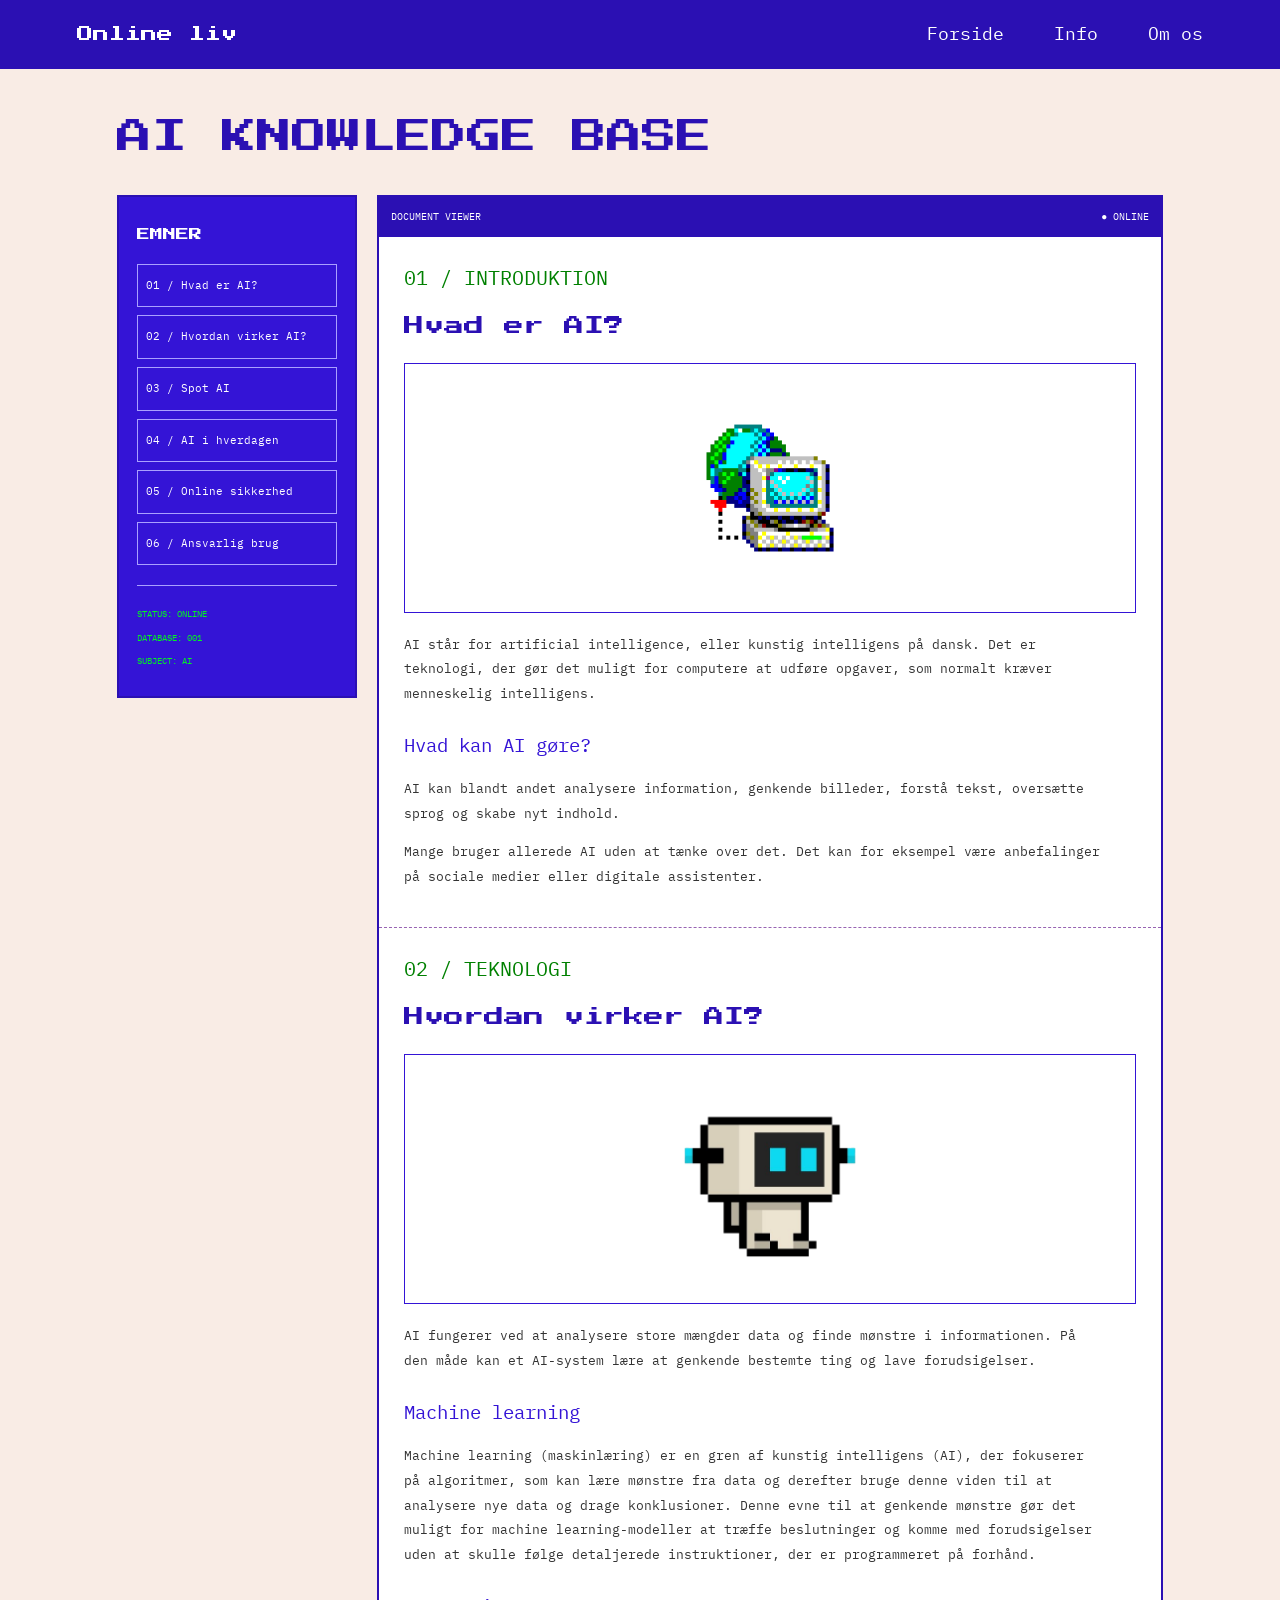
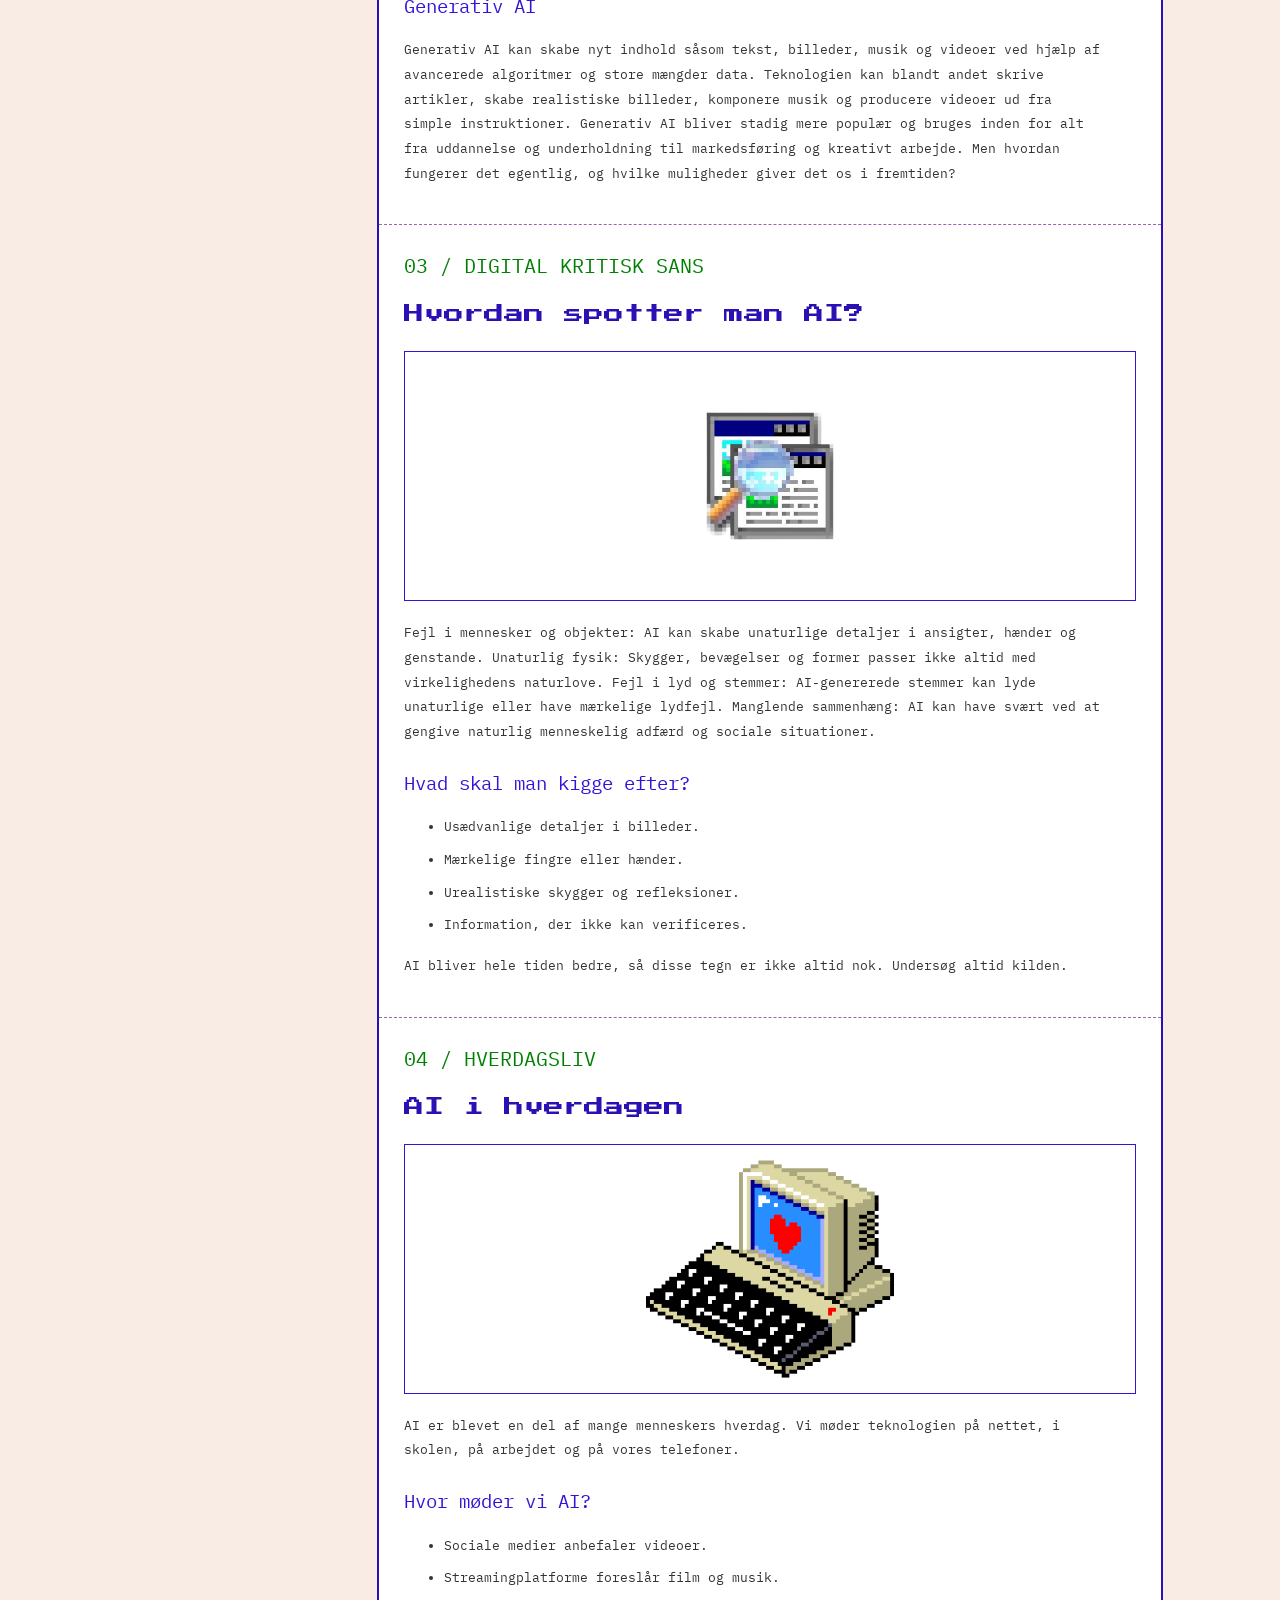
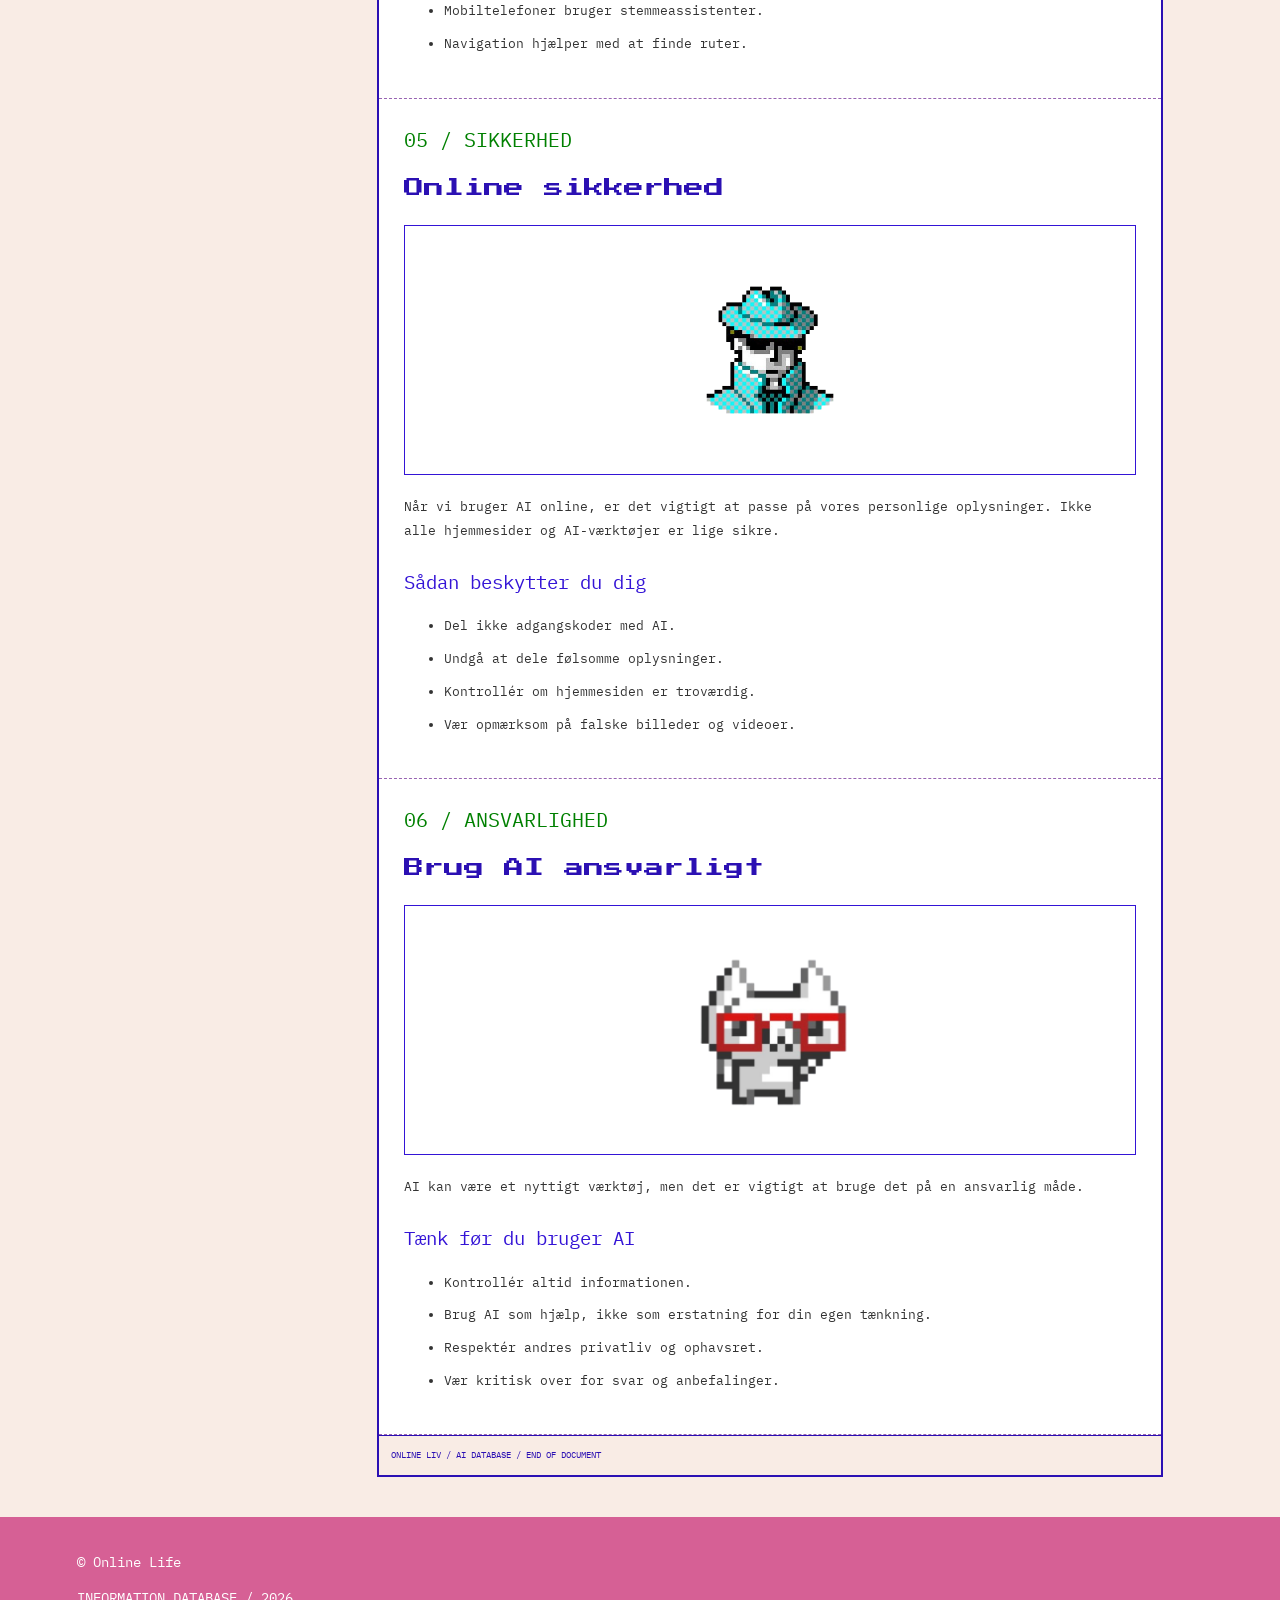
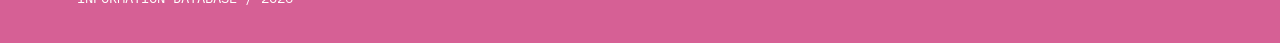
==== commit ef5c4bfb: "Update how.html" ====
--- a/how.html
+++ b/how.html
@@ -31,9 +31,7 @@
 <main class="archive">
 
     <div class="archive-heading">
-        <p>ONLINE LIV / INFORMATION DATABASE</p>
         <h1>AI KNOWLEDGE BASE</h1>
-        <p>Vælg et emne og lær mere om kunstig intelligens.</p>
     </div>
 
 
--- a/style.css
+++ b/style.css
@@ -66,7 +66,7 @@
 nav {
     display: flex;
     flex-wrap: wrap;
-    gap: 35px;
+    gap: 50px;
 }
 
 nav a {
@@ -215,8 +215,8 @@
 }
 
 .category {
-    color: #00F622;
-    font-size: 10px;
+    color: #008000;
+    font-size: 20px;
 }
 
 .side-articles {
